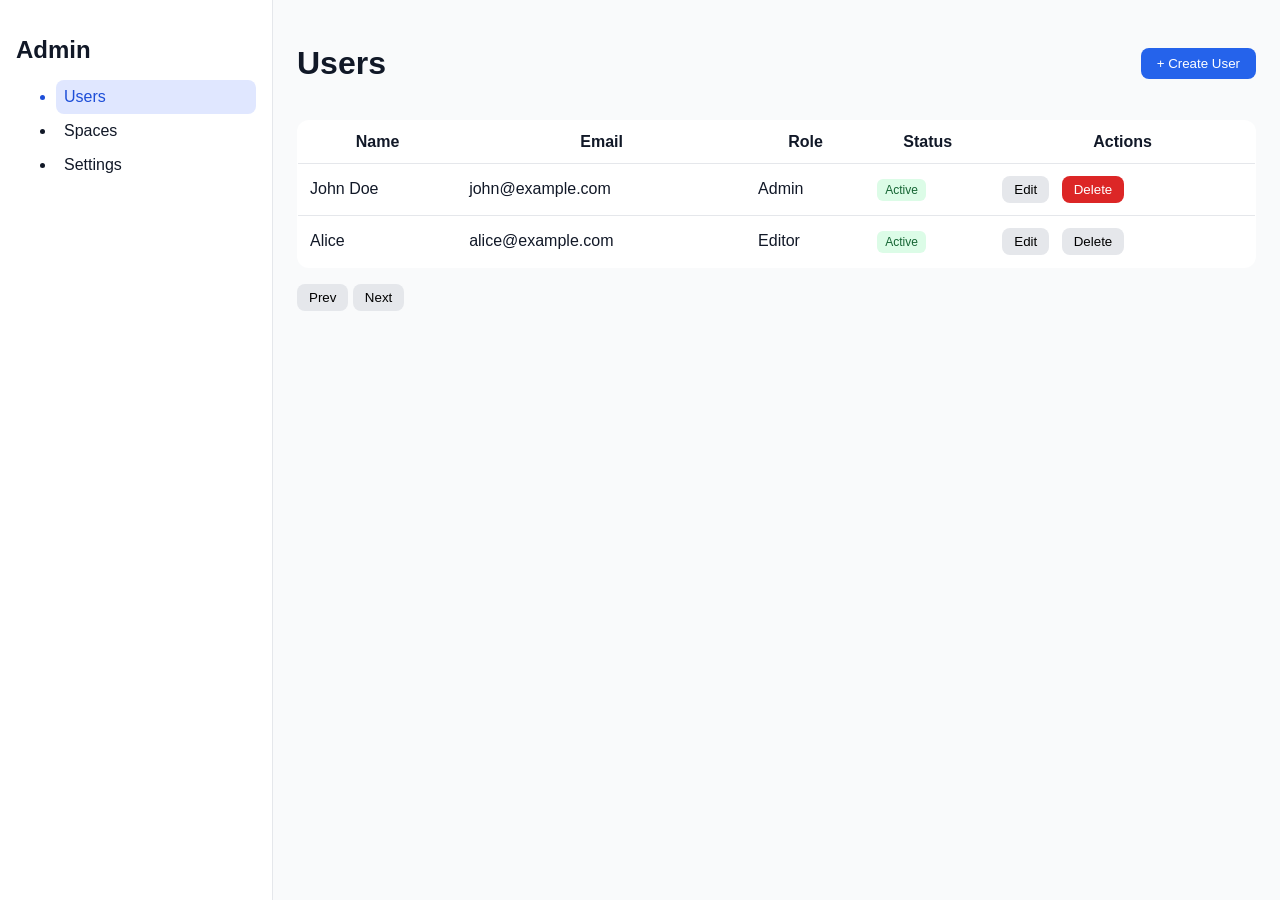
==== documents/prototypes/admin-panel/index.html @ 1c2149a5 "Добавлен прототип для US4.1.4 Панель администратора" ====
<!DOCTYPE html>
<html lang="ru">
<head>
  <meta charset="UTF-8">
  <title>Admin Panel - Users</title>
  <style>
    body { font-family: Inter, Arial, sans-serif; background:#F9FAFB; margin:0; color:#111827; }
    .layout { display:flex; height:100vh; }
    .sidebar { width:240px; background:#FFF; border-right:1px solid #E5E7EB; padding:16px; }
    .sidebar h2 { margin-bottom:16px; }
    .sidebar li { padding:8px; border-radius:8px; cursor:pointer; }
    .sidebar li.active { background:#E0E7FF; color:#1D4ED8; }
    .content { flex:1; padding:24px; }
    .header { display:flex; justify-content:space-between; align-items:center; margin-bottom:16px; }

    .button-primary { background:#2563EB; color:#FFF; border-radius:8px; padding:8px 16px; border:none; cursor:pointer; }
    .button-secondary { background:#E5E7EB; border-radius:8px; padding:6px 12px; border:none; cursor:pointer; }
    .button-danger { background:#DC2626; color:#FFF; border-radius:8px; padding:6px 12px; border:none; cursor:pointer; }

    table { width:100%; border-collapse:collapse; background:#FFF; border:1px solid #E5E7EB; border-radius:12px; overflow:hidden; }
    th, td { padding:12px; border-bottom:1px solid #E5E7EB; }
    .actions button { margin-right:8px; }

    .badge { padding:4px 8px; border-radius:6px; font-size:12px; }
    .active { background:#DCFCE7; color:#166534; }
    .inactive { background:#FEE2E2; color:#991B1B; }

    .modal { position:fixed; inset:0; background:rgba(0,0,0,0.3); display:none; justify-content:center; align-items:center; }
    .modal-content { background:#FFF; padding:24px; border-radius:12px; width:320px; }

    .form-group { margin-bottom:12px; }
    input, select { width:100%; padding:8px; border:1px solid #E5E7EB; border-radius:6px; }

    .toast { position:fixed; bottom:20px; right:20px; background:#16A34A; color:#FFF; padding:12px; border-radius:8px; display:none; }

    .states { margin-bottom:12px; }
    .pagination { margin-top:16px; }
  </style>
</head>
<body>

<div class="layout">

  <div class="sidebar">
    <h2>Admin</h2>
    <ul>
      <li class="active">Users</li>
      <li>Spaces</li>
      <li>Settings</li>
    </ul>
  </div>

  <div class="content">

    <div class="header">
      <h1>Users</h1>
      <button class="button-primary" onclick="openForm()">+ Create User</button>
    </div>

    <!-- States -->
    <div class="states">
      <p id="emptyState" style="display:none;">No users</p>
      <p id="errorState" style="display:none; color:#DC2626;">Error loading users</p>
    </div>

    <table>
      <thead>
        <tr>
          <th>Name</th>
          <th>Email</th>
          <th>Role</th>
          <th>Status</th>
          <th>Actions</th>
        </tr>
      </thead>
      <tbody>

        <!-- Normal user -->
        <tr>
          <td>John Doe</td>
          <td>john@example.com</td>
          <td>Admin</td>
          <td><span class="badge active">Active</span></td>
          <td class="actions">
            <button class="button-secondary" onclick="openForm()">Edit</button>
            <button class="button-danger" onclick="openDelete(false)">Delete</button>
          </td>
        </tr>

        <!-- User with restrictions -->
        <tr>
          <td>Alice</td>
          <td>alice@example.com</td>
          <td>Editor</td>
          <td><span class="badge active">Active</span></td>
          <td class="actions">
            <button class="button-secondary" onclick="openForm()">Edit</button>
            <button class="button-secondary" onclick="openDelete(true)">Delete</button>
          </td>
        </tr>

      </tbody>
    </table>

    <!-- Pagination -->
    <div class="pagination">
      <button class="button-secondary">Prev</button>
      <button class="button-secondary">Next</button>
    </div>

  </div>
</div>

<!-- Form Modal -->
<div class="modal" id="formModal">
  <div class="modal-content">
    <h3>User</h3>

    <div class="form-group">
      <input placeholder="Name">
    </div>

    <div class="form-group">
      <input placeholder="Email">
    </div>

    <div class="form-group">
      <select>
        <option>Admin</option>
        <option>Editor</option>
        <option>Reader</option>
      </select>
    </div>

    <div class="form-group">
      <select>
        <option>Active</option>
        <option>Inactive</option>
      </select>
    </div>

    <div class="form-group">
      <input type="password" placeholder="New Password">
    </div>

    <button class="button-primary" onclick="saveUser()">Save</button>
    <button class="button-secondary" onclick="closeForm()">Cancel</button>
  </div>
</div>

<!-- Delete Modal -->
<div class="modal" id="deleteModal">
  <div class="modal-content">
    <p>Are you sure you want to delete?</p>
    <button class="button-secondary" onclick="closeDelete()">Cancel</button>
    <button class="button-danger" onclick="confirmDelete()">Delete</button>
  </div>
</div>

<!-- Toast -->
<div class="toast" id="toast">Success</div>

<script>
  function openForm() {
    document.getElementById('formModal').style.display = 'flex';
  }

  function closeForm() {
    document.getElementById('formModal').style.display = 'none';
  }

  function saveUser() {
    showToast('User saved');
    closeForm();
  }

  function openDelete(hasRelations) {
    if (hasRelations) {
      alert('Невозможно удалить пользователя: он связан с системой');
      return;
    }
    document.getElementById('deleteModal').style.display = 'flex';
  }

  function closeDelete() {
    document.getElementById('deleteModal').style.display = 'none';
  }

  function confirmDelete() {
    showToast('User deleted');
    closeDelete();
  }

  function showToast(message) {
    const toast = document.getElementById('toast');
    toast.innerText = message;
    toast.style.display = 'block';
    setTimeout(() => toast.style.display = 'none', 2000);
  }
</script>

</body>
</html>
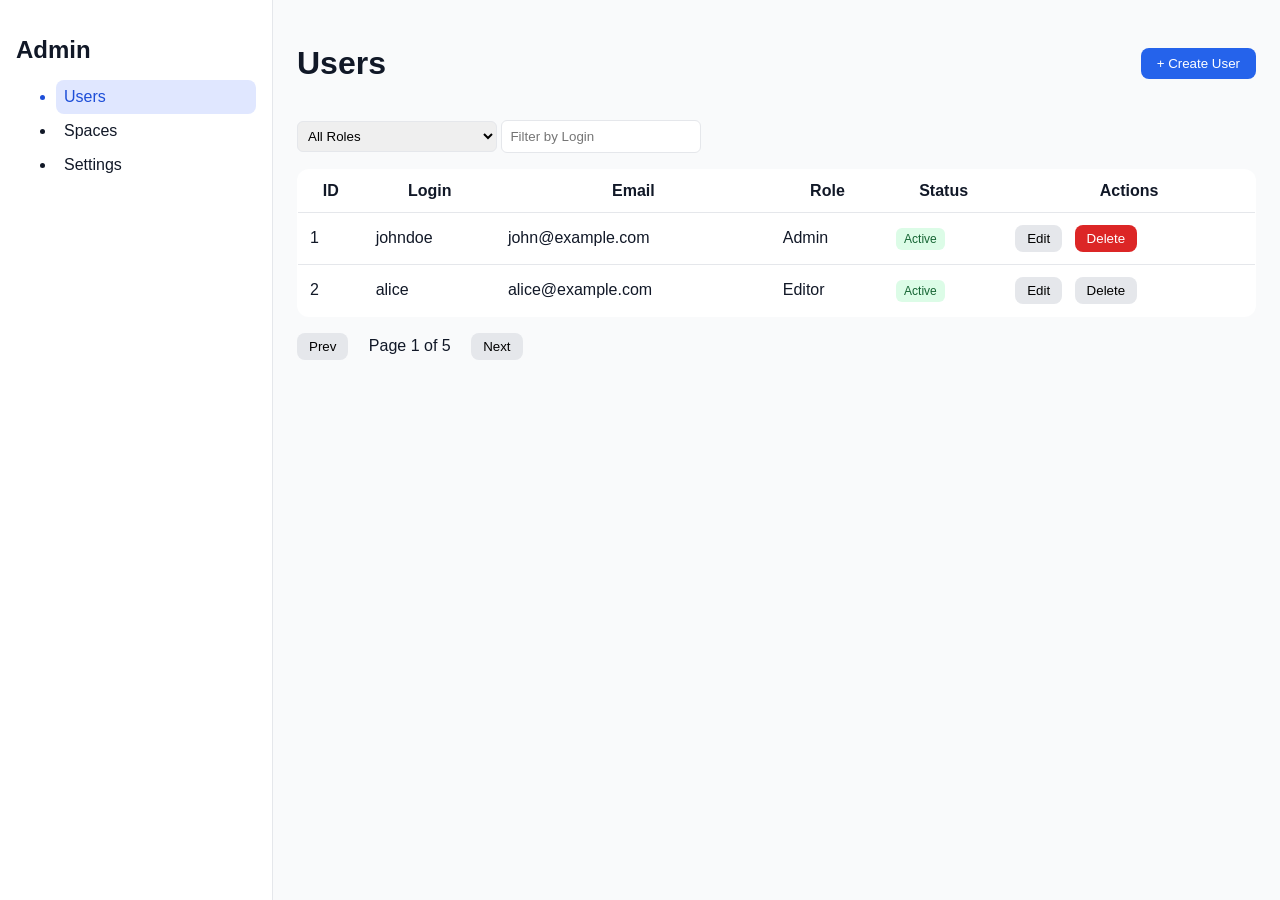
==== commit 148eaa5d: "Исправлен шаблон для US4.1.4 по всем требованиям" ====
--- a/documents/prototypes/admin-panel/index.html
+++ b/documents/prototypes/admin-panel/index.html
@@ -26,10 +26,10 @@
     .inactive { background:#FEE2E2; color:#991B1B; }
 
     .modal { position:fixed; inset:0; background:rgba(0,0,0,0.3); display:none; justify-content:center; align-items:center; }
-    .modal-content { background:#FFF; padding:24px; border-radius:12px; width:320px; }
+    .modal-content { background:#FFF; padding:24px; border-radius:12px; width:400px; max-width:90vw; }
 
     .form-group { margin-bottom:12px; }
-    input, select { width:100%; padding:8px; border:1px solid #E5E7EB; border-radius:6px; }
+    input, select { width:100%; padding:8px 8px; border:1px solid #E5E7EB; border-radius:6px; box-sizing:border-box; }
 
     .toast { position:fixed; bottom:20px; right:20px; background:#16A34A; color:#FFF; padding:12px; border-radius:8px; display:none; }
 
@@ -43,18 +43,80 @@
 
   <div class="sidebar">
     <h2>Admin</h2>
-    <ul>
-      <li class="active">Users</li>
-      <li>Spaces</li>
-      <li>Settings</li>
+  <ul>
+      <li class="active" onclick="switchTab('users')">Users</li>
+      <li onclick="switchTab('spaces')">Spaces</li>
+      <li onclick="switchTab('settings')">Settings</li>
     </ul>
   </div>
 
   <div class="content">
 
-    <div class="header">
+    <div class="header" id="users-header">
       <h1>Users</h1>
-      <button class="button-primary" onclick="openForm()">+ Create User</button>
+      <button class="button-primary" onclick="openUserForm()">+ Create User</button>
+    </div>
+
+    <div id="users-table-section" style="display:block;">
+      <!-- Filters -->
+      <div style="margin-bottom:16px;">
+        <select style="padding:6px; width:200px;">
+          <option>All Roles</option>
+          <option>Admin</option>
+          <option>Editor</option>
+          <option>Reader</option>
+        </select>
+        <input placeholder="Filter by Login" style="width:200px; margin-right:8px;">
+      </div>
+
+      <table>
+        <thead>
+          <tr>
+<th>ID</th>
+            <th>Login</th>
+            <th>Email</th>
+            <th>Role</th>
+            <th>Status</th>
+            <th>Actions</th>
+          </tr>
+        </thead>
+        <tbody>
+
+          <!-- Normal user -->
+          <tr>
+<td>1</td>
+            <td>johndoe</td>
+            <td>john@example.com</td>
+            <td>Admin</td>
+            <td><span class="badge active">Active</span></td>
+            <td class="actions">
+              <button class="button-secondary" onclick="openUserForm()">Edit</button>
+              <button class="button-danger" onclick="openDelete(false)">Delete</button>
+            </td>
+          </tr>
+
+          <!-- User with restrictions -->
+          <tr>
+<td>2</td>
+            <td>alice</td>
+            <td>alice@example.com</td>
+            <td>Editor</td>
+            <td><span class="badge active">Active</span></td>
+            <td class="actions">
+              <button class="button-secondary" onclick="openUserForm()">Edit</button>
+              <button class="button-secondary" onclick="openDelete(true)">Delete</button>
+            </td>
+          </tr>
+
+        </tbody>
+      </table>
+
+      <!-- Pagination -->
+      <div class="pagination">
+        <button class="button-secondary" onclick="console.log('Prev page')">Prev</button>
+        <span style="margin:0 16px;">Page 1 of 5</span>
+        <button class="button-secondary" onclick="console.log('Next page')">Next</button>
+      </div>
     </div>
 
     <!-- States -->
@@ -63,49 +125,48 @@
       <p id="errorState" style="display:none; color:#DC2626;">Error loading users</p>
     </div>
 
-    <table>
-      <thead>
-        <tr>
-          <th>Name</th>
-          <th>Email</th>
-          <th>Role</th>
-          <th>Status</th>
-          <th>Actions</th>
-        </tr>
-      </thead>
-      <tbody>
-
-        <!-- Normal user -->
-        <tr>
-          <td>John Doe</td>
-          <td>john@example.com</td>
-          <td>Admin</td>
-          <td><span class="badge active">Active</span></td>
-          <td class="actions">
-            <button class="button-secondary" onclick="openForm()">Edit</button>
-            <button class="button-danger" onclick="openDelete(false)">Delete</button>
-          </td>
-        </tr>
-
-        <!-- User with restrictions -->
-        <tr>
-          <td>Alice</td>
-          <td>alice@example.com</td>
-          <td>Editor</td>
-          <td><span class="badge active">Active</span></td>
-          <td class="actions">
-            <button class="button-secondary" onclick="openForm()">Edit</button>
-            <button class="button-secondary" onclick="openDelete(true)">Delete</button>
-          </td>
-        </tr>
-
-      </tbody>
-    </table>
-
-    <!-- Pagination -->
-    <div class="pagination">
-      <button class="button-secondary">Prev</button>
-      <button class="button-secondary">Next</button>
+    <!-- Spaces Content (hidden) -->
+    <div id="spaces-content" style="display:none;">
+      <div class="header">
+        <h1>Spaces</h1>
+        <button class="button-primary" onclick="openSpaceForm()">+ Create Space</button>
+      </div>
+      <div class="states">
+        <p id="spaces-empty" style="display:none;">No spaces</p>
+      </div>
+      <table>
+        <thead>
+          <tr>
+            <th>ID</th>
+            <th>Name</th>
+            <th>Description</th>
+            <th>Owner</th>
+            <th>Status</th>
+            <th>Actions</th>
+          </tr>
+        </thead>
+        <tbody>
+          <tr>
+            <td>1</td>
+            <td>Project Alpha</td>
+            <td>Development space</td>
+            <td>johndoe</td>
+            <td><span class="badge active">Active</span></td>
+            <td class="actions">
+              <button class="button-secondary" onclick="openSpaceForm()">Edit</button>
+              <button class="button-danger" onclick="openSpaceDelete(false)">Delete</button>
+            </td>
+          </tr>
+        </tbody>
+      </table>
+    </div>
+
+    <!-- Settings Content (hidden) -->
+    <div id="settings-content" style="display:none;">
+      <div class="header">
+        <h1>Settings</h1>
+      </div>
+      <p>System settings form stub. Templates, configs, etc.</p>
     </div>
 
   </div>
@@ -117,7 +178,10 @@
     <h3>User</h3>
 
     <div class="form-group">
-      <input placeholder="Name">
+      <input id="user-id" placeholder="ID (auto)" readonly>
+    </div>
+    <div class="form-group">
+      <input placeholder="Login">
     </div>
 
     <div class="form-group">
@@ -143,8 +207,10 @@
       <input type="password" placeholder="New Password">
     </div>
 
-    <button class="button-primary" onclick="saveUser()">Save</button>
-    <button class="button-secondary" onclick="closeForm()">Cancel</button>
+    <div style="display:flex; gap:12px; justify-content:flex-end;">
+      <button class="button-primary" style="flex:1; min-width:100px;" onclick="saveUser()">Save</button>
+      <button class="button-secondary" style="flex:1; min-width:100px;" onclick="closeForm()">Cancel</button>
+    </div>
   </div>
 </div>
 
@@ -197,6 +263,46 @@
     toast.style.display = 'block';
     setTimeout(() => toast.style.display = 'none', 2000);
   }
+
+  function switchTab(tab) {
+    // Sidebar
+    document.querySelectorAll('.sidebar li').forEach(li => li.classList.remove('active'));
+    event.target.classList.add('active');
+
+    // Content
+    document.querySelectorAll('[id$="-content"]').forEach(div => div.style.display = 'none');
+    const contentDiv = document.getElementById(tab + '-content');
+    if (contentDiv) contentDiv.style.display = 'block';
+    else {
+      // Default users view
+      document.querySelector('.content > div:not([id])').style.display = 'block';
+    }
+
+    // Header
+    const headers = {
+      'users': 'Users',
+      'spaces': 'Spaces',
+      'settings': 'Settings'
+    };
+    const activeHeader = document.querySelector('.header');
+    activeHeader.querySelector('h1').textContent = headers[tab] || 'Admin';
+  }
+
+  // Stub functions
+  function openUserForm() { openForm(); } // alias
+  function openSpaceForm() { showToast('Space form stub'); }
+  function openSpaceDelete(hasRelations) { 
+    if (hasRelations) alert('Cannot delete space with documents');
+    else showToast('Space delete stub');
+  }
+
+  // Demo states
+  document.addEventListener('DOMContentLoaded', () => {
+    // Random empty state demo
+    if (Math.random() > 0.8) document.getElementById('emptyState').style.display = 'block';
+    // Pagination demo
+    document.querySelectorAll('.pagination button').forEach(btn => btn.onclick = () => showToast('Pagination stub'));
+  });
 </script>
 
 </body>
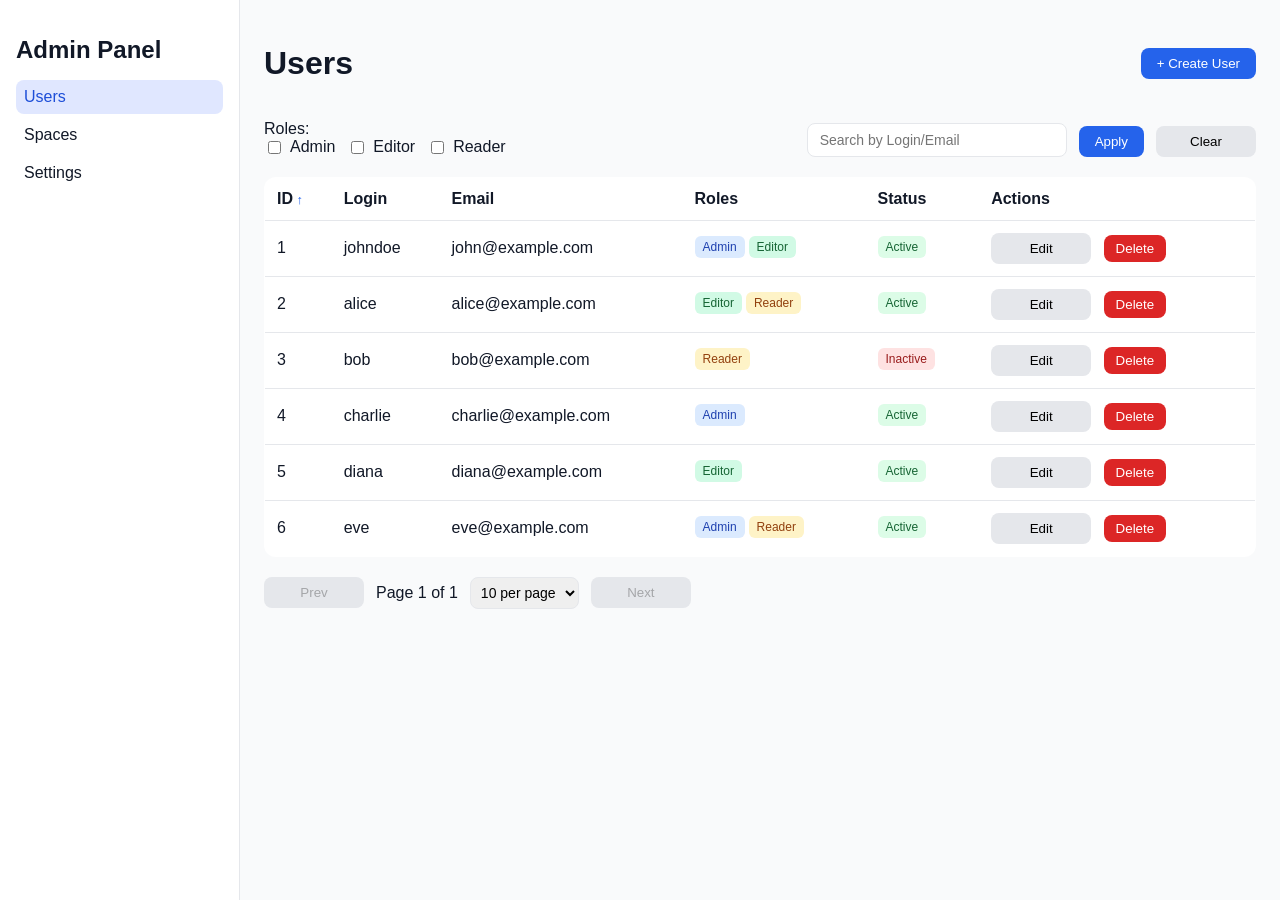
==== commit f7041773: "Изменён прототип админской панели" ====
--- a/documents/prototypes/admin-panel/index.html
+++ b/documents/prototypes/admin-panel/index.html
@@ -2,214 +2,225 @@
 <html lang="ru">
 <head>
   <meta charset="UTF-8">
-  <title>Admin Panel - Users</title>
+  <title>Admin Panel - Users & Spaces</title>
   <style>
+    * { box-sizing: border-box; }
     body { font-family: Inter, Arial, sans-serif; background:#F9FAFB; margin:0; color:#111827; }
     .layout { display:flex; height:100vh; }
     .sidebar { width:240px; background:#FFF; border-right:1px solid #E5E7EB; padding:16px; }
     .sidebar h2 { margin-bottom:16px; }
-    .sidebar li { padding:8px; border-radius:8px; cursor:pointer; }
-    .sidebar li.active { background:#E0E7FF; color:#1D4ED8; }
-    .content { flex:1; padding:24px; }
+    .sidebar ul { list-style:none; padding:0; margin:0; }
+    .sidebar li { padding:8px; border-radius:8px; cursor:pointer; margin-bottom:4px; }
+    .sidebar li.active { background:#E0E7FF; color:#1D4ED8; font-weight:500; }
+    .content { flex:1; padding:24px; overflow-y:auto; }
     .header { display:flex; justify-content:space-between; align-items:center; margin-bottom:16px; }
-
-    .button-primary { background:#2563EB; color:#FFF; border-radius:8px; padding:8px 16px; border:none; cursor:pointer; }
-    .button-secondary { background:#E5E7EB; border-radius:8px; padding:6px 12px; border:none; cursor:pointer; }
+    .button-primary { background:#2563EB; color:#FFF; border-radius:8px; padding:8px 16px; border:none; cursor:pointer; font-weight:500; transition:0.2s; }
+    .button-primary:hover { background:#1D4ED8; }
+    .button-secondary { background:#E5E7EB; border-radius:8px; padding:8px 16px; border:none; cursor:pointer; font-weight:500; min-width:100px; text-align:center; }
+    .button-secondary:hover { background:#D1D5DB; }
     .button-danger { background:#DC2626; color:#FFF; border-radius:8px; padding:6px 12px; border:none; cursor:pointer; }
-
+    .button-danger:hover { background:#B91C1C; }
     table { width:100%; border-collapse:collapse; background:#FFF; border:1px solid #E5E7EB; border-radius:12px; overflow:hidden; }
-    th, td { padding:12px; border-bottom:1px solid #E5E7EB; }
+    th, td { padding:12px; border-bottom:1px solid #E5E7EB; text-align:left; }
     .actions button { margin-right:8px; }
-
-    .badge { padding:4px 8px; border-radius:6px; font-size:12px; }
-    .active { background:#DCFCE7; color:#166534; }
-    .inactive { background:#FEE2E2; color:#991B1B; }
-
-    .modal { position:fixed; inset:0; background:rgba(0,0,0,0.3); display:none; justify-content:center; align-items:center; }
-    .modal-content { background:#FFF; padding:24px; border-radius:12px; width:400px; max-width:90vw; }
-
-    .form-group { margin-bottom:12px; }
-    input, select { width:100%; padding:8px 8px; border:1px solid #E5E7EB; border-radius:6px; box-sizing:border-box; }
-
-    .toast { position:fixed; bottom:20px; right:20px; background:#16A34A; color:#FFF; padding:12px; border-radius:8px; display:none; }
-
-    .states { margin-bottom:12px; }
-    .pagination { margin-top:16px; }
+    .badge { padding:4px 8px; border-radius:6px; font-size:12px; display:inline-block; margin-right:4px; margin-bottom:2px; }
+    .badge.active { background:#DCFCE7; color:#166534; }
+    .badge.inactive { background:#FEE2E2; color:#991B1B; }
+    .badge.Admin { background:#DBEAFE; color:#1E40AF; }
+    .badge.Editor { background:#D1FAE5; color:#166534; }
+    .badge.Reader { background:#FEF3C7; color:#92400E; }
+    .modal { position:fixed; inset:0; background:rgba(0,0,0,0.4); display:none; justify-content:center; align-items:center; z-index:1000; }
+    .modal-content { background:#FFF; padding:24px; border-radius:16px; width:450px; max-width:90vw; box-shadow:0 20px 25px -5px rgba(0,0,0,0.1); }
+    .form-group { margin-bottom:16px; }
+    .form-group label { display:block; margin-bottom:6px; font-weight:500; }
+    input, select, textarea { width:100%; padding:8px 12px; border:1px solid #E5E7EB; border-radius:8px; font-size:14px; }
+    .checkbox-row { display:flex; gap:16px; flex-wrap:wrap; margin-top:6px; }
+    .checkbox-row label { display:flex; align-items:center; gap:6px; font-weight:normal; cursor:pointer; }
+    .checkbox-row input { width:auto; margin:0; }
+    .filter-bar { margin-bottom:20px; display:flex; gap:12px; align-items:flex-end; flex-wrap:wrap; }
+    .filter-group { flex:1; min-width:150px; }
+    .role-filters { display:flex; gap:12px; align-items:center; }
+    .role-filters label { display:flex; align-items:center; gap:6px; cursor:pointer; }
+    .pagination { display:flex; gap:12px; align-items:center; margin-top:20px; flex-wrap:wrap; }
+    .pagination select { width:auto; padding:6px; }
+    .toast { position:fixed; bottom:20px; right:20px; background:#16A34A; color:#FFF; padding:12px 20px; border-radius:10px; display:none; z-index:1100; box-shadow:0 4px 12px rgba(0,0,0,0.15); }
+    .states { margin-top:12px; }
+    th[data-sort] { cursor:pointer; user-select:none; }
+    th[data-sort].sort-asc::after { content: " ↑"; color:#2563EB; font-size:0.8em; }
+    th[data-sort].sort-desc::after { content: " ↓"; color:#DC2626; font-size:0.8em; }
   </style>
 </head>
 <body>
-
 <div class="layout">
-
   <div class="sidebar">
-    <h2>Admin</h2>
-  <ul>
-      <li class="active" onclick="switchTab('users')">Users</li>
-      <li onclick="switchTab('spaces')">Spaces</li>
-      <li onclick="switchTab('settings')">Settings</li>
+    <h2>Admin Panel</h2>
+    <ul>
+      <li class="active" data-tab="users">Users</li>
+      <li data-tab="spaces">Spaces</li>
+      <li data-tab="settings">Settings</li>
     </ul>
   </div>
 
   <div class="content">
-
-    <div class="header" id="users-header">
-      <h1>Users</h1>
-      <button class="button-primary" onclick="openUserForm()">+ Create User</button>
-    </div>
-
-    <div id="users-table-section" style="display:block;">
-      <!-- Filters -->
-      <div style="margin-bottom:16px;">
-        <select style="padding:6px; width:200px;">
-          <option>All Roles</option>
-          <option>Admin</option>
-          <option>Editor</option>
-          <option>Reader</option>
+    <div class="header" id="pageHeader">
+      <h1 id="pageTitle">Users</h1>
+      <button class="button-primary" id="createBtn" onclick="window.openCreateModal()">+ Create User</button>
+    </div>
+
+    <!-- Users Section -->
+    <div id="usersSection">
+      <div class="filter-bar">
+        <div class="filter-group">
+          <label>Roles:</label>
+          <div class="role-filters">
+            <label><input type="checkbox" value="Admin" class="roleFilter"> Admin</label>
+            <label><input type="checkbox" value="Editor" class="roleFilter"> Editor</label>
+            <label><input type="checkbox" value="Reader" class="roleFilter"> Reader</label>
+          </div>
+        </div>
+        <input type="text" id="searchInput" placeholder="Search by Login/Email" style="flex:1; max-width:260px;">
+        <button class="button-primary" id="applyFiltersBtn">Apply</button>
+        <button class="button-secondary" id="clearFiltersBtn">Clear</button>
+      </div>
+
+      <div style="overflow-x:auto;">
+        <table id="usersTable">
+          <thead>
+            <tr>
+              <th data-sort="id">ID</th>
+              <th data-sort="login">Login</th>
+              <th data-sort="email">Email</th>
+              <th data-sort="roles">Roles</th>
+              <th data-sort="status">Status</th>
+              <th>Actions</th>
+            </tr>
+          </thead>
+          <tbody id="usersTbody"></tbody>
+        </table>
+      </div>
+
+      <div class="pagination" id="usersPagination">
+        <button class="button-secondary" id="usersPrevBtn">Prev</button>
+        <span id="usersPageInfo">Page 1 of 1</span>
+        <select id="usersPerPageSelect">
+          <option value="5">5 per page</option>
+          <option value="10" selected>10 per page</option>
+          <option value="20">20 per page</option>
+          <option value="50">50 per page</option>
+          <option value="All">All</option>
         </select>
-        <input placeholder="Filter by Login" style="width:200px; margin-right:8px;">
-      </div>
-
-      <table>
-        <thead>
-          <tr>
-<th>ID</th>
-            <th>Login</th>
-            <th>Email</th>
-            <th>Role</th>
-            <th>Status</th>
-            <th>Actions</th>
-          </tr>
-        </thead>
-        <tbody>
-
-          <!-- Normal user -->
-          <tr>
-<td>1</td>
-            <td>johndoe</td>
-            <td>john@example.com</td>
-            <td>Admin</td>
-            <td><span class="badge active">Active</span></td>
-            <td class="actions">
-              <button class="button-secondary" onclick="openUserForm()">Edit</button>
-              <button class="button-danger" onclick="openDelete(false)">Delete</button>
-            </td>
-          </tr>
-
-          <!-- User with restrictions -->
-          <tr>
-<td>2</td>
-            <td>alice</td>
-            <td>alice@example.com</td>
-            <td>Editor</td>
-            <td><span class="badge active">Active</span></td>
-            <td class="actions">
-              <button class="button-secondary" onclick="openUserForm()">Edit</button>
-              <button class="button-secondary" onclick="openDelete(true)">Delete</button>
-            </td>
-          </tr>
-
-        </tbody>
-      </table>
-
-      <!-- Pagination -->
-      <div class="pagination">
-        <button class="button-secondary" onclick="console.log('Prev page')">Prev</button>
-        <span style="margin:0 16px;">Page 1 of 5</span>
-        <button class="button-secondary" onclick="console.log('Next page')">Next</button>
-      </div>
-    </div>
-
-    <!-- States -->
-    <div class="states">
-      <p id="emptyState" style="display:none;">No users</p>
-      <p id="errorState" style="display:none; color:#DC2626;">Error loading users</p>
-    </div>
-
-    <!-- Spaces Content (hidden) -->
-    <div id="spaces-content" style="display:none;">
-      <div class="header">
-        <h1>Spaces</h1>
-        <button class="button-primary" onclick="openSpaceForm()">+ Create Space</button>
+        <button class="button-secondary" id="usersNextBtn">Next</button>
       </div>
       <div class="states">
-        <p id="spaces-empty" style="display:none;">No spaces</p>
-      </div>
-      <table>
-        <thead>
-          <tr>
-            <th>ID</th>
-            <th>Name</th>
-            <th>Description</th>
-            <th>Owner</th>
-            <th>Status</th>
-            <th>Actions</th>
-          </tr>
-        </thead>
-        <tbody>
-          <tr>
-            <td>1</td>
-            <td>Project Alpha</td>
-            <td>Development space</td>
-            <td>johndoe</td>
-            <td><span class="badge active">Active</span></td>
-            <td class="actions">
-              <button class="button-secondary" onclick="openSpaceForm()">Edit</button>
-              <button class="button-danger" onclick="openSpaceDelete(false)">Delete</button>
-            </td>
-          </tr>
-        </tbody>
-      </table>
-    </div>
-
-    <!-- Settings Content (hidden) -->
-    <div id="settings-content" style="display:none;">
-      <div class="header">
-        <h1>Settings</h1>
-      </div>
-      <p>System settings form stub. Templates, configs, etc.</p>
-    </div>
-
+        <p id="usersEmptyMsg" style="display:none; text-align:center;">No users found</p>
+      </div>
+    </div>
+
+    <!-- Spaces Section -->
+    <div id="spacesSection" style="display:none;">
+      <div style="overflow-x:auto;">
+        <table id="spacesTable">
+          <thead>
+            <tr>
+              <th data-sort="id">ID</th>
+              <th data-sort="name">Name</th>
+              <th data-sort="description">Description</th>
+              <th data-sort="owner">Owner</th>
+              <th data-sort="status">Status</th>
+              <th>Actions</th>
+            </tr>
+          </thead>
+          <tbody id="spacesTbody"></tbody>
+        </table>
+      </div>
+      <div class="pagination" id="spacesPagination">
+        <button class="button-secondary" id="spacesPrevBtn">Prev</button>
+        <span id="spacesPageInfo">Page 1 of 1</span>
+        <select id="spacesPerPageSelect">
+          <option value="5">5 per page</option>
+          <option value="10" selected>10 per page</option>
+          <option value="20">20 per page</option>
+          <option value="50">50 per page</option>
+          <option value="All">All</option>
+        </select>
+        <button class="button-secondary" id="spacesNextBtn">Next</button>
+      </div>
+      <div class="states"><p id="spacesEmptyMsg" style="display:none; text-align:center;">No spaces found</p></div>
+    </div>
+
+    <!-- Settings Section -->
+    <div id="settingsSection" style="display:none;">
+      <div style="background:#FFF; padding:24px; border-radius:16px; border:1px solid #E5E7EB;">
+        <h3>System Settings</h3>
+        <div class="form-group">
+          <label>Default theme</label>
+          <select id="themeSelect">
+            <option>Light</option>
+            <option>Dark</option>
+          </select>
+        </div>
+        <div class="form-group">
+          <label>Default language</label>
+          <select>
+            <option>English</option>
+            <option>Russian</option>
+          </select>
+        </div>
+        <button class="button-primary" id="saveSettingsBtn">Save Settings</button>
+      </div>
+    </div>
   </div>
 </div>
 
-<!-- Form Modal -->
-<div class="modal" id="formModal">
+<!-- User Modal -->
+<div class="modal" id="userModal">
   <div class="modal-content">
-    <h3>User</h3>
-
+    <h3 id="userModalTitle">Create User</h3>
     <div class="form-group">
-      <input id="user-id" placeholder="ID (auto)" readonly>
+      <label>Login *</label>
+      <input type="text" id="userLogin" placeholder="Enter login">
     </div>
     <div class="form-group">
-      <input placeholder="Login">
-    </div>
-
+      <label>Email *</label>
+      <input type="email" id="userEmail" placeholder="user@example.com">
+    </div>
     <div class="form-group">
-      <input placeholder="Email">
-    </div>
-
+      <label>Roles (multiple choice)</label>
+      <div class="checkbox-row">
+        <label><input type="checkbox" value="Admin" class="userRoleCheckbox"> Admin</label>
+        <label><input type="checkbox" value="Editor" class="userRoleCheckbox"> Editor</label>
+        <label><input type="checkbox" value="Reader" class="userRoleCheckbox"> Reader</label>
+      </div>
+    </div>
     <div class="form-group">
-      <select>
-        <option>Admin</option>
-        <option>Editor</option>
-        <option>Reader</option>
+      <label>Status</label>
+      <select id="userStatus">
+        <option value="Active">Active</option>
+        <option value="Inactive">Inactive</option>
       </select>
     </div>
-
     <div class="form-group">
-      <select>
-        <option>Active</option>
-        <option>Inactive</option>
-      </select>
-    </div>
-
-    <div class="form-group">
-      <input type="password" placeholder="New Password">
-    </div>
-
+      <label>Password (leave empty to keep unchanged)</label>
+      <input type="password" id="userPassword" placeholder="••••••••">
+    </div>
     <div style="display:flex; gap:12px; justify-content:flex-end;">
-      <button class="button-primary" style="flex:1; min-width:100px;" onclick="saveUser()">Save</button>
-      <button class="button-secondary" style="flex:1; min-width:100px;" onclick="closeForm()">Cancel</button>
+      <button class="button-primary" id="saveUserBtn">Save</button>
+      <button class="button-secondary" id="closeUserModalBtn">Cancel</button>
+    </div>
+  </div>
+</div>
+
+<!-- Space Modal -->
+<div class="modal" id="spaceModal">
+  <div class="modal-content">
+    <h3 id="spaceModalTitle">Create Space</h3>
+    <div class="form-group"><label>Name *</label><input id="spaceName" placeholder="Space name"></div>
+    <div class="form-group"><label>Description</label><textarea id="spaceDesc" rows="2" style="width:100%;"></textarea></div>
+    <div class="form-group"><label>Owner (login)</label><input id="spaceOwner" placeholder="Owner login"></div>
+    <div class="form-group"><label>Status</label><select id="spaceStatus"><option>Active</option><option>Inactive</option></select></div>
+    <div style="display:flex; gap:12px; justify-content:flex-end;">
+      <button class="button-primary" id="saveSpaceBtn">Save</button>
+      <button class="button-secondary" id="closeSpaceModalBtn">Cancel</button>
     </div>
   </div>
 </div>
@@ -217,93 +228,421 @@
 <!-- Delete Modal -->
 <div class="modal" id="deleteModal">
   <div class="modal-content">
-    <p>Are you sure you want to delete?</p>
-    <button class="button-secondary" onclick="closeDelete()">Cancel</button>
-    <button class="button-danger" onclick="confirmDelete()">Delete</button>
+    <p>Are you sure you want to delete this item?</p>
+    <div style="display:flex; gap:12px; justify-content:flex-end; margin-top:20px;">
+      <button class="button-secondary" id="cancelDeleteBtn">Cancel</button>
+      <button class="button-danger" id="confirmDeleteBtn">Delete</button>
+    </div>
   </div>
 </div>
 
-<!-- Toast -->
 <div class="toast" id="toast">Success</div>
 
 <script>
-  function openForm() {
-    document.getElementById('formModal').style.display = 'flex';
-  }
-
-  function closeForm() {
-    document.getElementById('formModal').style.display = 'none';
-  }
-
-  function saveUser() {
-    showToast('User saved');
-    closeForm();
-  }
-
-  function openDelete(hasRelations) {
-    if (hasRelations) {
-      alert('Невозможно удалить пользователя: он связан с системой');
-      return;
-    }
-    document.getElementById('deleteModal').style.display = 'flex';
-  }
-
-  function closeDelete() {
-    document.getElementById('deleteModal').style.display = 'none';
-  }
-
-  function confirmDelete() {
-    showToast('User deleted');
-    closeDelete();
-  }
-
-  function showToast(message) {
+  // ---------- Data ----------
+  let usersData = [
+    {id: 1, login: 'johndoe', email: 'john@example.com', roles: ['Admin', 'Editor'], status: 'Active', password: ''},
+    {id: 2, login: 'alice', email: 'alice@example.com', roles: ['Editor', 'Reader'], status: 'Active', password: ''},
+    {id: 3, login: 'bob', email: 'bob@example.com', roles: ['Reader'], status: 'Inactive', password: ''},
+    {id: 4, login: 'charlie', email: 'charlie@example.com', roles: ['Admin'], status: 'Active', password: ''},
+    {id: 5, login: 'diana', email: 'diana@example.com', roles: ['Editor'], status: 'Active', password: ''},
+    {id: 6, login: 'eve', email: 'eve@example.com', roles: ['Admin', 'Reader'], status: 'Active', password: ''}
+  ];
+  let spacesData = [
+    {id: 1, name: 'Project Alpha', description: 'Development space', owner: 'johndoe', status: 'Active'},
+    {id: 2, name: 'Project Beta', description: 'Testing space', owner: 'alice', status: 'Active'},
+    {id: 3, name: 'Archive', description: 'Old projects', owner: 'bob', status: 'Inactive'},
+    {id: 4, name: 'New Project', description: 'Innovation space', owner: 'charlie', status: 'Active'}
+  ];
+
+  // State
+  let usersState = { sortKey: 'id', sortDir: 'asc', page: 1, rowsPerPage: 10, roleFilters: [], searchTerm: '' };
+  let spacesState = { sortKey: 'id', sortDir: 'asc', page: 1, rowsPerPage: 10 };
+  let editingUserId = null;
+  let editingSpaceId = null;
+  let pendingDeleteType = null;
+  let pendingDeleteId = null;
+
+  // Helpers
+  function showToast(msg) {
     const toast = document.getElementById('toast');
-    toast.innerText = message;
+    toast.textContent = msg;
     toast.style.display = 'block';
     setTimeout(() => toast.style.display = 'none', 2000);
   }
 
+  function escapeHtml(str) { return String(str).replace(/[&<>]/g, function(m){if(m==='&') return '&amp;'; if(m==='<') return '&lt;'; if(m==='>') return '&gt;'; return m;}); }
+
+  // ---------- Users ----------
+  function getFilteredUsers() {
+    return usersData.filter(user => {
+      if (usersState.roleFilters.length && !usersState.roleFilters.some(r => user.roles.includes(r))) return false;
+      if (usersState.searchTerm && !(user.login.toLowerCase().includes(usersState.searchTerm) || user.email.toLowerCase().includes(usersState.searchTerm))) return false;
+      return true;
+    });
+  }
+
+  function renderUsers() {
+    let filtered = getFilteredUsers();
+    filtered.sort((a,b) => {
+      let valA = a[usersState.sortKey];
+      let valB = b[usersState.sortKey];
+      if (Array.isArray(valA)) valA = valA.join(',');
+      if (Array.isArray(valB)) valB = valB.join(',');
+      if (typeof valA === 'string') { valA = valA.toLowerCase(); valB = valB.toLowerCase(); }
+      if (valA < valB) return usersState.sortDir === 'asc' ? -1 : 1;
+      if (valA > valB) return usersState.sortDir === 'asc' ? 1 : -1;
+      return 0;
+    });
+
+    let perPage = usersState.rowsPerPage === 'All' ? filtered.length : Number(usersState.rowsPerPage);
+    if (perPage === 0) perPage = filtered.length;
+    const totalPages = perPage === 0 ? 1 : Math.ceil(filtered.length / perPage);
+    if (usersState.page > totalPages) usersState.page = totalPages;
+    const start = (usersState.page - 1) * perPage;
+    const pageData = perPage === 0 ? filtered : filtered.slice(start, start + perPage);
+
+    const tbody = document.getElementById('usersTbody');
+    if (pageData.length === 0) {
+      tbody.innerHTML = '<tr><td colspan="6" style="text-align:center;">No users</td></tr>';
+    } else {
+      tbody.innerHTML = pageData.map(u => `
+        <tr>
+          <td>${u.id}</td>
+          <td>${escapeHtml(u.login)}</td>
+          <td>${escapeHtml(u.email)}</td>
+          <td>${u.roles.map(r => `<span class="badge ${r}">${r}</span>`).join('')}</td>
+          <td><span class="badge ${u.status.toLowerCase()}">${u.status}</span></td>
+          <td class="actions">
+            <button class="button-secondary" onclick="window.editUser(${u.id})">Edit</button>
+            <button class="button-danger" onclick="window.deleteUserPrompt(${u.id})">Delete</button>
+          </td>
+        </tr>
+      `).join('');
+    }
+    document.getElementById('usersPageInfo').innerText = `Page ${usersState.page} of ${totalPages}`;
+    document.getElementById('usersPrevBtn').disabled = usersState.page <= 1;
+    document.getElementById('usersNextBtn').disabled = usersState.page >= totalPages;
+    document.getElementById('usersEmptyMsg').style.display = filtered.length === 0 ? 'block' : 'none';
+
+    document.querySelectorAll('#usersTable th[data-sort]').forEach(th => th.classList.remove('sort-asc','sort-desc'));
+    const activeTh = document.querySelector(`#usersTable th[data-sort="${usersState.sortKey}"]`);
+    if (activeTh) activeTh.classList.add(`sort-${usersState.sortDir}`);
+  }
+
+  function applyUserFilters() {
+    const checked = Array.from(document.querySelectorAll('.roleFilter:checked')).map(cb => cb.value);
+    usersState.roleFilters = checked;
+    usersState.searchTerm = document.getElementById('searchInput').value.trim().toLowerCase();
+    usersState.page = 1;
+    renderUsers();
+    showToast('Filters applied');
+  }
+
+  function clearUserFilters() {
+    document.querySelectorAll('.roleFilter').forEach(cb => cb.checked = false);
+    document.getElementById('searchInput').value = '';
+    usersState.roleFilters = [];
+    usersState.searchTerm = '';
+    usersState.page = 1;
+    renderUsers();
+    showToast('Filters cleared');
+  }
+
+  function openUserModal(editMode = false) {
+    document.getElementById('userModal').style.display = 'flex';
+    if (!editMode) {
+      editingUserId = null;
+      document.getElementById('userModalTitle').innerText = 'Create User';
+      document.getElementById('userLogin').value = '';
+      document.getElementById('userEmail').value = '';
+      document.querySelectorAll('.userRoleCheckbox').forEach(cb => cb.checked = false);
+      document.getElementById('userStatus').value = 'Active';
+      document.getElementById('userPassword').value = '';
+    }
+  }
+
+  function editUser(id) {
+    const user = usersData.find(u => u.id === id);
+    if (!user) return;
+    editingUserId = id;
+    document.getElementById('userModalTitle').innerText = 'Edit User';
+    document.getElementById('userLogin').value = user.login;
+    document.getElementById('userEmail').value = user.email;
+    document.querySelectorAll('.userRoleCheckbox').forEach(cb => {
+      cb.checked = user.roles.includes(cb.value);
+    });
+    document.getElementById('userStatus').value = user.status;
+    document.getElementById('userPassword').value = '';
+    document.getElementById('userModal').style.display = 'flex';
+  }
+
+  function saveUser() {
+    const login = document.getElementById('userLogin').value.trim();
+    const email = document.getElementById('userEmail').value.trim();
+    const roles = Array.from(document.querySelectorAll('.userRoleCheckbox:checked')).map(cb => cb.value);
+    const status = document.getElementById('userStatus').value;
+    const password = document.getElementById('userPassword').value;
+    if (!login || !email) {
+      showToast('Login and Email are required');
+      return;
+    }
+    if (editingUserId === null) {
+      const newId = usersData.length ? Math.max(...usersData.map(u => u.id)) + 1 : 7;
+      usersData.push({ id: newId, login, email, roles, status, password: password || '' });
+      showToast(`User "${login}" created`);
+    } else {
+      const idx = usersData.findIndex(u => u.id === editingUserId);
+      if (idx !== -1) {
+        usersData[idx] = { ...usersData[idx], login, email, roles, status };
+        if (password) usersData[idx].password = password;
+        showToast(`User "${login}" updated`);
+      }
+    }
+    document.getElementById('userModal').style.display = 'none';
+    renderUsers();
+  }
+
+  function deleteUserPrompt(id) {
+    pendingDeleteType = 'user';
+    pendingDeleteId = id;
+    document.getElementById('deleteModal').style.display = 'flex';
+  }
+
+  // ---------- Spaces ----------
+  function renderSpaces() {
+    let filtered = [...spacesData];
+    filtered.sort((a,b) => {
+      let valA = a[spacesState.sortKey];
+      let valB = b[spacesState.sortKey];
+      if (typeof valA === 'string') { valA = valA.toLowerCase(); valB = valB.toLowerCase(); }
+      if (valA < valB) return spacesState.sortDir === 'asc' ? -1 : 1;
+      if (valA > valB) return spacesState.sortDir === 'asc' ? 1 : -1;
+      return 0;
+    });
+
+    let perPage = spacesState.rowsPerPage === 'All' ? filtered.length : Number(spacesState.rowsPerPage);
+    if (perPage === 0) perPage = filtered.length;
+    const totalPages = perPage === 0 ? 1 : Math.ceil(filtered.length / perPage);
+    if (spacesState.page > totalPages) spacesState.page = totalPages;
+    const start = (spacesState.page - 1) * perPage;
+    const pageData = perPage === 0 ? filtered : filtered.slice(start, start + perPage);
+
+    const tbody = document.getElementById('spacesTbody');
+    if (pageData.length === 0) {
+      tbody.innerHTML = '<tr><td colspan="6" style="text-align:center;">No spaces</td></tr>';
+    } else {
+      tbody.innerHTML = pageData.map(s => `
+        <tr>
+          <td>${s.id}</td>
+          <td>${escapeHtml(s.name)}</td>
+          <td>${escapeHtml(s.description)}</td>
+          <td>${escapeHtml(s.owner)}</td>
+          <td><span class="badge ${s.status.toLowerCase()}">${s.status}</span></td>
+          <td class="actions">
+            <button class="button-secondary" onclick="window.editSpace(${s.id})">Edit</button>
+            <button class="button-danger" onclick="window.deleteSpacePrompt(${s.id})">Delete</button>
+          </td>
+        </tr>
+      `).join('');
+    }
+    document.getElementById('spacesPageInfo').innerText = `Page ${spacesState.page} of ${totalPages}`;
+    document.getElementById('spacesPrevBtn').disabled = spacesState.page <= 1;
+    document.getElementById('spacesNextBtn').disabled = spacesState.page >= totalPages;
+    document.getElementById('spacesEmptyMsg').style.display = filtered.length === 0 ? 'block' : 'none';
+
+    document.querySelectorAll('#spacesTable th[data-sort]').forEach(th => th.classList.remove('sort-asc','sort-desc'));
+    const activeTh = document.querySelector(`#spacesTable th[data-sort="${spacesState.sortKey}"]`);
+    if (activeTh) activeTh.classList.add(`sort-${spacesState.sortDir}`);
+  }
+
+  function openSpaceModal(editMode = false) {
+    document.getElementById('spaceModal').style.display = 'flex';
+    if (!editMode) {
+      editingSpaceId = null;
+      document.getElementById('spaceModalTitle').innerText = 'Create Space';
+      document.getElementById('spaceName').value = '';
+      document.getElementById('spaceDesc').value = '';
+      document.getElementById('spaceOwner').value = '';
+      document.getElementById('spaceStatus').value = 'Active';
+    }
+  }
+
+  function editSpace(id) {
+    const space = spacesData.find(s => s.id === id);
+    if (!space) return;
+    editingSpaceId = id;
+    document.getElementById('spaceModalTitle').innerText = 'Edit Space';
+    document.getElementById('spaceName').value = space.name;
+    document.getElementById('spaceDesc').value = space.description;
+    document.getElementById('spaceOwner').value = space.owner;
+    document.getElementById('spaceStatus').value = space.status;
+    document.getElementById('spaceModal').style.display = 'flex';
+  }
+
+  function saveSpace() {
+    const name = document.getElementById('spaceName').value.trim();
+    const description = document.getElementById('spaceDesc').value.trim();
+    const owner = document.getElementById('spaceOwner').value.trim();
+    const status = document.getElementById('spaceStatus').value;
+    if (!name) { showToast('Space name is required'); return; }
+    if (editingSpaceId === null) {
+      const newId = spacesData.length ? Math.max(...spacesData.map(s => s.id)) + 1 : 5;
+      spacesData.push({ id: newId, name, description, owner: owner || 'system', status });
+      showToast(`Space "${name}" created`);
+    } else {
+      const idx = spacesData.findIndex(s => s.id === editingSpaceId);
+      if (idx !== -1) {
+        spacesData[idx] = { ...spacesData[idx], name, description, owner: owner || spacesData[idx].owner, status };
+        showToast(`Space "${name}" updated`);
+      }
+    }
+    document.getElementById('spaceModal').style.display = 'none';
+    renderSpaces();
+  }
+
+  function deleteSpacePrompt(id) {
+    pendingDeleteType = 'space';
+    pendingDeleteId = id;
+    document.getElementById('deleteModal').style.display = 'flex';
+  }
+
+  function confirmDelete() {
+    if (pendingDeleteType === 'user') {
+      const idx = usersData.findIndex(u => u.id === pendingDeleteId);
+      if (idx !== -1) {
+        const login = usersData[idx].login;
+        usersData.splice(idx, 1);
+        showToast(`User "${login}" deleted`);
+        let filtered = getFilteredUsers();
+        let perPage = usersState.rowsPerPage === 'All' ? filtered.length : Number(usersState.rowsPerPage);
+        let totalPages = perPage === 0 ? 1 : Math.ceil(filtered.length / perPage);
+        if (usersState.page > totalPages) usersState.page = totalPages;
+        renderUsers();
+      }
+    } else if (pendingDeleteType === 'space') {
+      const idx = spacesData.findIndex(s => s.id === pendingDeleteId);
+      if (idx !== -1) {
+        spacesData.splice(idx, 1);
+        showToast('Space deleted');
+        let filtered = spacesData;
+        let perPage = spacesState.rowsPerPage === 'All' ? filtered.length : Number(spacesState.rowsPerPage);
+        let totalPages = perPage === 0 ? 1 : Math.ceil(filtered.length / perPage);
+        if (spacesState.page > totalPages) spacesState.page = totalPages;
+        renderSpaces();
+      }
+    }
+    document.getElementById('deleteModal').style.display = 'none';
+    pendingDeleteType = null;
+  }
+
+  // ---------- Tab Switching ----------
   function switchTab(tab) {
+    document.querySelectorAll('.sidebar li').forEach(li => li.classList.remove('active'));
+    document.querySelector(`.sidebar li[data-tab="${tab}"]`).classList.add('active');
+    document.getElementById('usersSection').style.display = tab === 'users' ? 'block' : 'none';
+    document.getElementById('spacesSection').style.display = tab === 'spaces' ? 'block' : 'none';
+    document.getElementById('settingsSection').style.display = tab === 'settings' ? 'block' : 'none';
+    const createBtn = document.getElementById('createBtn');
+    if (tab === 'users') {
+      document.getElementById('pageTitle').innerText = 'Users';
+      createBtn.textContent = '+ Create User';
+      createBtn.style.display = 'inline-flex';
+      createBtn.onclick = () => openUserModal(false);
+      renderUsers();
+    } else if (tab === 'spaces') {
+      document.getElementById('pageTitle').innerText = 'Spaces';
+      createBtn.textContent = '+ Create Space';
+      createBtn.style.display = 'inline-flex';
+      createBtn.onclick = () => openSpaceModal(false);
+      renderSpaces();
+    } else {
+      document.getElementById('pageTitle').innerText = 'Settings';
+      createBtn.style.display = 'none';
+    }
+  }
+
+  // ---------- Global Exports ----------
+  window.openCreateModal = () => {
+    const activeTab = document.querySelector('.sidebar li.active').getAttribute('data-tab');
+    if (activeTab === 'users') openUserModal(false);
+    else if (activeTab === 'spaces') openSpaceModal(false);
+  };
+  window.editUser = editUser;
+  window.deleteUserPrompt = deleteUserPrompt;
+  window.editSpace = editSpace;
+  window.deleteSpacePrompt = deleteSpacePrompt;
+
+  // ---------- Event Listeners ----------
+  document.addEventListener('DOMContentLoaded', () => {
+    renderUsers();
+    renderSpaces();
+    switchTab('users');
+
+    // Sorting
+    document.querySelectorAll('#usersTable th[data-sort]').forEach(th => {
+      th.addEventListener('click', () => {
+        const key = th.dataset.sort;
+        if (usersState.sortKey === key) usersState.sortDir = usersState.sortDir === 'asc' ? 'desc' : 'asc';
+        else { usersState.sortKey = key; usersState.sortDir = 'asc'; }
+        renderUsers();
+      });
+    });
+    document.querySelectorAll('#spacesTable th[data-sort]').forEach(th => {
+      th.addEventListener('click', () => {
+        const key = th.dataset.sort;
+        if (spacesState.sortKey === key) spacesState.sortDir = spacesState.sortDir === 'asc' ? 'desc' : 'asc';
+        else { spacesState.sortKey = key; spacesState.sortDir = 'asc'; }
+        renderSpaces();
+      });
+    });
+
+    // Pagination users
+    document.getElementById('usersPrevBtn').addEventListener('click', () => { if(usersState.page > 1) { usersState.page--; renderUsers(); } });
+    document.getElementById('usersNextBtn').addEventListener('click', () => {
+      let filtered = getFilteredUsers();
+      let perPage = usersState.rowsPerPage === 'All' ? filtered.length : Number(usersState.rowsPerPage);
+      let totalPages = perPage === 0 ? 1 : Math.ceil(filtered.length / perPage);
+      if(usersState.page < totalPages) { usersState.page++; renderUsers(); }
+    });
+    document.getElementById('usersPerPageSelect').addEventListener('change', (e) => {
+      usersState.rowsPerPage = e.target.value;
+      usersState.page = 1;
+      renderUsers();
+    });
+    // Pagination spaces
+    document.getElementById('spacesPrevBtn').addEventListener('click', () => { if(spacesState.page > 1) { spacesState.page--; renderSpaces(); } });
+    document.getElementById('spacesNextBtn').addEventListener('click', () => {
+      let perPage = spacesState.rowsPerPage === 'All' ? spacesData.length : Number(spacesState.rowsPerPage);
+      let totalPages = perPage === 0 ? 1 : Math.ceil(spacesData.length / perPage);
+      if(spacesState.page < totalPages) { spacesState.page++; renderSpaces(); }
+    });
+    document.getElementById('spacesPerPageSelect').addEventListener('change', (e) => {
+      spacesState.rowsPerPage = e.target.value;
+      spacesState.page = 1;
+      renderSpaces();
+    });
+
+    // Filters
+    document.getElementById('applyFiltersBtn').addEventListener('click', applyUserFilters);
+    document.getElementById('clearFiltersBtn').addEventListener('click', clearUserFilters);
+    document.getElementById('searchInput').addEventListener('keypress', (e) => { if(e.key === 'Enter') applyUserFilters(); });
+
+    // Modal buttons
+    document.getElementById('closeUserModalBtn').addEventListener('click', () => document.getElementById('userModal').style.display = 'none');
+    document.getElementById('saveUserBtn').addEventListener('click', saveUser);
+    document.getElementById('closeSpaceModalBtn').addEventListener('click', () => document.getElementById('spaceModal').style.display = 'none');
+    document.getElementById('saveSpaceBtn').addEventListener('click', saveSpace);
+    document.getElementById('cancelDeleteBtn').addEventListener('click', () => document.getElementById('deleteModal').style.display = 'none');
+    document.getElementById('confirmDeleteBtn').addEventListener('click', confirmDelete);
+    window.onclick = (e) => { if(e.target.classList.contains('modal')) e.target.style.display = 'none'; };
+    document.getElementById('saveSettingsBtn')?.addEventListener('click', () => showToast('Settings saved (stub)'));
+
     // Sidebar
-    document.querySelectorAll('.sidebar li').forEach(li => li.classList.remove('active'));
-    event.target.classList.add('active');
-
-    // Content
-    document.querySelectorAll('[id$="-content"]').forEach(div => div.style.display = 'none');
-    const contentDiv = document.getElementById(tab + '-content');
-    if (contentDiv) contentDiv.style.display = 'block';
-    else {
-      // Default users view
-      document.querySelector('.content > div:not([id])').style.display = 'block';
-    }
-
-    // Header
-    const headers = {
-      'users': 'Users',
-      'spaces': 'Spaces',
-      'settings': 'Settings'
-    };
-    const activeHeader = document.querySelector('.header');
-    activeHeader.querySelector('h1').textContent = headers[tab] || 'Admin';
-  }
-
-  // Stub functions
-  function openUserForm() { openForm(); } // alias
-  function openSpaceForm() { showToast('Space form stub'); }
-  function openSpaceDelete(hasRelations) { 
-    if (hasRelations) alert('Cannot delete space with documents');
-    else showToast('Space delete stub');
-  }
-
-  // Demo states
-  document.addEventListener('DOMContentLoaded', () => {
-    // Random empty state demo
-    if (Math.random() > 0.8) document.getElementById('emptyState').style.display = 'block';
-    // Pagination demo
-    document.querySelectorAll('.pagination button').forEach(btn => btn.onclick = () => showToast('Pagination stub'));
+    document.querySelectorAll('.sidebar li').forEach(li => {
+      li.addEventListener('click', () => switchTab(li.dataset.tab));
+    });
   });
 </script>
-
 </body>
-</html>
+</html>
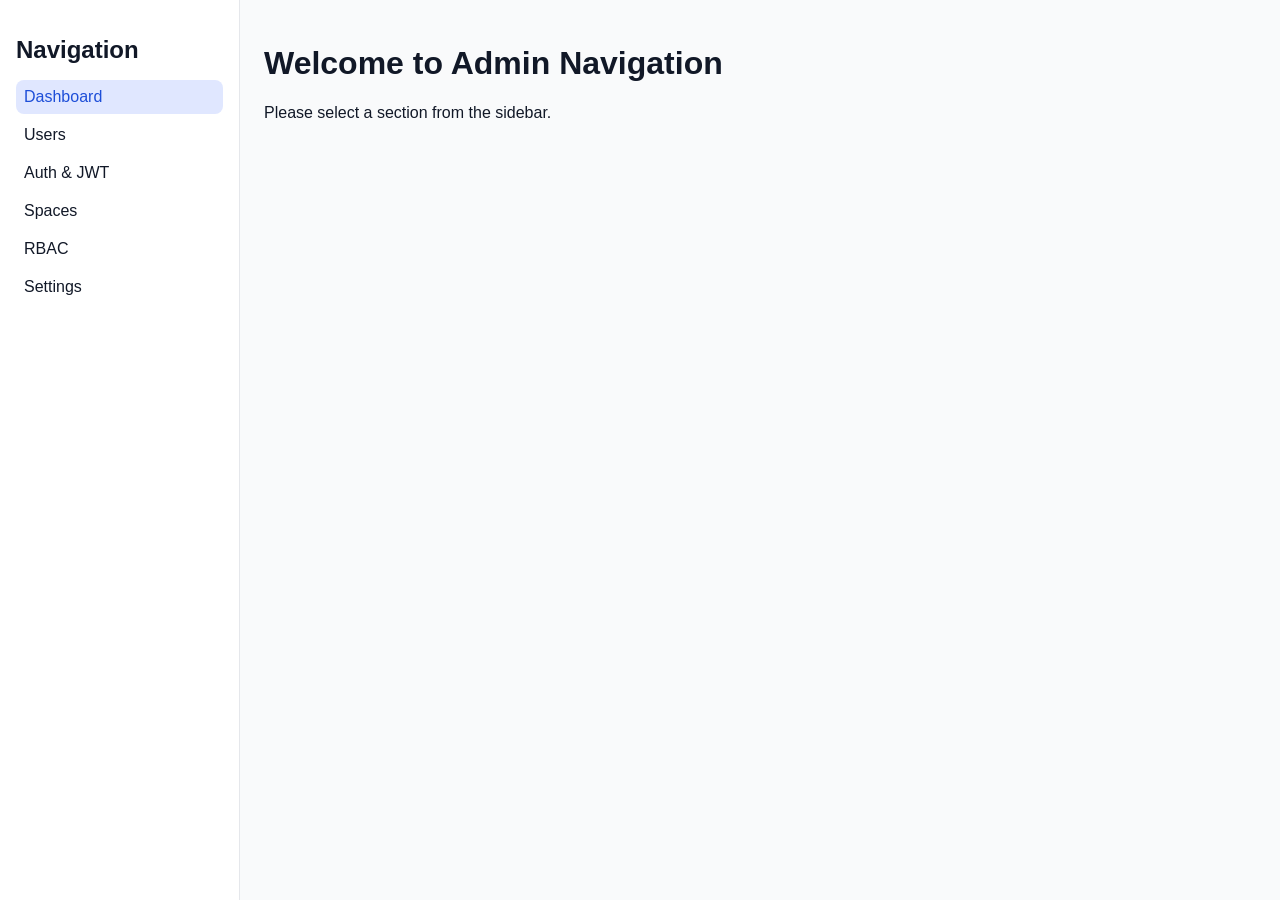
==== commit 1f7afaa7: "изменены прототипы" ====
--- a/documents/prototypes/admin-panel/index.html
+++ b/documents/prototypes/admin-panel/index.html
@@ -2,647 +2,27 @@
 <html lang="ru">
 <head>
   <meta charset="UTF-8">
-  <title>Admin Panel - Users & Spaces</title>
-  <style>
-    * { box-sizing: border-box; }
-    body { font-family: Inter, Arial, sans-serif; background:#F9FAFB; margin:0; color:#111827; }
-    .layout { display:flex; height:100vh; }
-    .sidebar { width:240px; background:#FFF; border-right:1px solid #E5E7EB; padding:16px; }
-    .sidebar h2 { margin-bottom:16px; }
-    .sidebar ul { list-style:none; padding:0; margin:0; }
-    .sidebar li { padding:8px; border-radius:8px; cursor:pointer; margin-bottom:4px; }
-    .sidebar li.active { background:#E0E7FF; color:#1D4ED8; font-weight:500; }
-    .content { flex:1; padding:24px; overflow-y:auto; }
-    .header { display:flex; justify-content:space-between; align-items:center; margin-bottom:16px; }
-    .button-primary { background:#2563EB; color:#FFF; border-radius:8px; padding:8px 16px; border:none; cursor:pointer; font-weight:500; transition:0.2s; }
-    .button-primary:hover { background:#1D4ED8; }
-    .button-secondary { background:#E5E7EB; border-radius:8px; padding:8px 16px; border:none; cursor:pointer; font-weight:500; min-width:100px; text-align:center; }
-    .button-secondary:hover { background:#D1D5DB; }
-    .button-danger { background:#DC2626; color:#FFF; border-radius:8px; padding:6px 12px; border:none; cursor:pointer; }
-    .button-danger:hover { background:#B91C1C; }
-    table { width:100%; border-collapse:collapse; background:#FFF; border:1px solid #E5E7EB; border-radius:12px; overflow:hidden; }
-    th, td { padding:12px; border-bottom:1px solid #E5E7EB; text-align:left; }
-    .actions button { margin-right:8px; }
-    .badge { padding:4px 8px; border-radius:6px; font-size:12px; display:inline-block; margin-right:4px; margin-bottom:2px; }
-    .badge.active { background:#DCFCE7; color:#166534; }
-    .badge.inactive { background:#FEE2E2; color:#991B1B; }
-    .badge.Admin { background:#DBEAFE; color:#1E40AF; }
-    .badge.Editor { background:#D1FAE5; color:#166534; }
-    .badge.Reader { background:#FEF3C7; color:#92400E; }
-    .modal { position:fixed; inset:0; background:rgba(0,0,0,0.4); display:none; justify-content:center; align-items:center; z-index:1000; }
-    .modal-content { background:#FFF; padding:24px; border-radius:16px; width:450px; max-width:90vw; box-shadow:0 20px 25px -5px rgba(0,0,0,0.1); }
-    .form-group { margin-bottom:16px; }
-    .form-group label { display:block; margin-bottom:6px; font-weight:500; }
-    input, select, textarea { width:100%; padding:8px 12px; border:1px solid #E5E7EB; border-radius:8px; font-size:14px; }
-    .checkbox-row { display:flex; gap:16px; flex-wrap:wrap; margin-top:6px; }
-    .checkbox-row label { display:flex; align-items:center; gap:6px; font-weight:normal; cursor:pointer; }
-    .checkbox-row input { width:auto; margin:0; }
-    .filter-bar { margin-bottom:20px; display:flex; gap:12px; align-items:flex-end; flex-wrap:wrap; }
-    .filter-group { flex:1; min-width:150px; }
-    .role-filters { display:flex; gap:12px; align-items:center; }
-    .role-filters label { display:flex; align-items:center; gap:6px; cursor:pointer; }
-    .pagination { display:flex; gap:12px; align-items:center; margin-top:20px; flex-wrap:wrap; }
-    .pagination select { width:auto; padding:6px; }
-    .toast { position:fixed; bottom:20px; right:20px; background:#16A34A; color:#FFF; padding:12px 20px; border-radius:10px; display:none; z-index:1100; box-shadow:0 4px 12px rgba(0,0,0,0.15); }
-    .states { margin-top:12px; }
-    th[data-sort] { cursor:pointer; user-select:none; }
-    th[data-sort].sort-asc::after { content: " ↑"; color:#2563EB; font-size:0.8em; }
-    th[data-sort].sort-desc::after { content: " ↓"; color:#DC2626; font-size:0.8em; }
-  </style>
+  <title>Admin Dashboard</title>
+  <link rel="stylesheet" href="../style.css">
 </head>
 <body>
-<div class="layout">
+<div class="layout" style="display: flex;">
   <div class="sidebar">
-    <h2>Admin Panel</h2>
+    <h2>Navigation</h2>
     <ul>
-      <li class="active" data-tab="users">Users</li>
-      <li data-tab="spaces">Spaces</li>
-      <li data-tab="settings">Settings</li>
+      <li class="active"><a href="index.html">Dashboard</a></li>
+      <li><a href="users.html">Users</a></li>
+      <li><a href="auth-setup.html">Auth & JWT</a></li>
+      <li><a href="spaces.html">Spaces</a></li>
+      <li><a href="rbac.html">RBAC</a></li>
+      <li><a href="settings.html">Settings</a></li>
     </ul>
   </div>
-
   <div class="content">
-    <div class="header" id="pageHeader">
-      <h1 id="pageTitle">Users</h1>
-      <button class="button-primary" id="createBtn" onclick="window.openCreateModal()">+ Create User</button>
-    </div>
-
-    <!-- Users Section -->
-    <div id="usersSection">
-      <div class="filter-bar">
-        <div class="filter-group">
-          <label>Roles:</label>
-          <div class="role-filters">
-            <label><input type="checkbox" value="Admin" class="roleFilter"> Admin</label>
-            <label><input type="checkbox" value="Editor" class="roleFilter"> Editor</label>
-            <label><input type="checkbox" value="Reader" class="roleFilter"> Reader</label>
-          </div>
-        </div>
-        <input type="text" id="searchInput" placeholder="Search by Login/Email" style="flex:1; max-width:260px;">
-        <button class="button-primary" id="applyFiltersBtn">Apply</button>
-        <button class="button-secondary" id="clearFiltersBtn">Clear</button>
-      </div>
-
-      <div style="overflow-x:auto;">
-        <table id="usersTable">
-          <thead>
-            <tr>
-              <th data-sort="id">ID</th>
-              <th data-sort="login">Login</th>
-              <th data-sort="email">Email</th>
-              <th data-sort="roles">Roles</th>
-              <th data-sort="status">Status</th>
-              <th>Actions</th>
-            </tr>
-          </thead>
-          <tbody id="usersTbody"></tbody>
-        </table>
-      </div>
-
-      <div class="pagination" id="usersPagination">
-        <button class="button-secondary" id="usersPrevBtn">Prev</button>
-        <span id="usersPageInfo">Page 1 of 1</span>
-        <select id="usersPerPageSelect">
-          <option value="5">5 per page</option>
-          <option value="10" selected>10 per page</option>
-          <option value="20">20 per page</option>
-          <option value="50">50 per page</option>
-          <option value="All">All</option>
-        </select>
-        <button class="button-secondary" id="usersNextBtn">Next</button>
-      </div>
-      <div class="states">
-        <p id="usersEmptyMsg" style="display:none; text-align:center;">No users found</p>
-      </div>
-    </div>
-
-    <!-- Spaces Section -->
-    <div id="spacesSection" style="display:none;">
-      <div style="overflow-x:auto;">
-        <table id="spacesTable">
-          <thead>
-            <tr>
-              <th data-sort="id">ID</th>
-              <th data-sort="name">Name</th>
-              <th data-sort="description">Description</th>
-              <th data-sort="owner">Owner</th>
-              <th data-sort="status">Status</th>
-              <th>Actions</th>
-            </tr>
-          </thead>
-          <tbody id="spacesTbody"></tbody>
-        </table>
-      </div>
-      <div class="pagination" id="spacesPagination">
-        <button class="button-secondary" id="spacesPrevBtn">Prev</button>
-        <span id="spacesPageInfo">Page 1 of 1</span>
-        <select id="spacesPerPageSelect">
-          <option value="5">5 per page</option>
-          <option value="10" selected>10 per page</option>
-          <option value="20">20 per page</option>
-          <option value="50">50 per page</option>
-          <option value="All">All</option>
-        </select>
-        <button class="button-secondary" id="spacesNextBtn">Next</button>
-      </div>
-      <div class="states"><p id="spacesEmptyMsg" style="display:none; text-align:center;">No spaces found</p></div>
-    </div>
-
-    <!-- Settings Section -->
-    <div id="settingsSection" style="display:none;">
-      <div style="background:#FFF; padding:24px; border-radius:16px; border:1px solid #E5E7EB;">
-        <h3>System Settings</h3>
-        <div class="form-group">
-          <label>Default theme</label>
-          <select id="themeSelect">
-            <option>Light</option>
-            <option>Dark</option>
-          </select>
-        </div>
-        <div class="form-group">
-          <label>Default language</label>
-          <select>
-            <option>English</option>
-            <option>Russian</option>
-          </select>
-        </div>
-        <button class="button-primary" id="saveSettingsBtn">Save Settings</button>
-      </div>
-    </div>
+    <h1>Welcome to Admin Navigation</h1>
+    <p>Please select a section from the sidebar.</p>
   </div>
 </div>
+</body>
+</html>
 
-<!-- User Modal -->
-<div class="modal" id="userModal">
-  <div class="modal-content">
-    <h3 id="userModalTitle">Create User</h3>
-    <div class="form-group">
-      <label>Login *</label>
-      <input type="text" id="userLogin" placeholder="Enter login">
-    </div>
-    <div class="form-group">
-      <label>Email *</label>
-      <input type="email" id="userEmail" placeholder="user@example.com">
-    </div>
-    <div class="form-group">
-      <label>Roles (multiple choice)</label>
-      <div class="checkbox-row">
-        <label><input type="checkbox" value="Admin" class="userRoleCheckbox"> Admin</label>
-        <label><input type="checkbox" value="Editor" class="userRoleCheckbox"> Editor</label>
-        <label><input type="checkbox" value="Reader" class="userRoleCheckbox"> Reader</label>
-      </div>
-    </div>
-    <div class="form-group">
-      <label>Status</label>
-      <select id="userStatus">
-        <option value="Active">Active</option>
-        <option value="Inactive">Inactive</option>
-      </select>
-    </div>
-    <div class="form-group">
-      <label>Password (leave empty to keep unchanged)</label>
-      <input type="password" id="userPassword" placeholder="••••••••">
-    </div>
-    <div style="display:flex; gap:12px; justify-content:flex-end;">
-      <button class="button-primary" id="saveUserBtn">Save</button>
-      <button class="button-secondary" id="closeUserModalBtn">Cancel</button>
-    </div>
-  </div>
-</div>
-
-<!-- Space Modal -->
-<div class="modal" id="spaceModal">
-  <div class="modal-content">
-    <h3 id="spaceModalTitle">Create Space</h3>
-    <div class="form-group"><label>Name *</label><input id="spaceName" placeholder="Space name"></div>
-    <div class="form-group"><label>Description</label><textarea id="spaceDesc" rows="2" style="width:100%;"></textarea></div>
-    <div class="form-group"><label>Owner (login)</label><input id="spaceOwner" placeholder="Owner login"></div>
-    <div class="form-group"><label>Status</label><select id="spaceStatus"><option>Active</option><option>Inactive</option></select></div>
-    <div style="display:flex; gap:12px; justify-content:flex-end;">
-      <button class="button-primary" id="saveSpaceBtn">Save</button>
-      <button class="button-secondary" id="closeSpaceModalBtn">Cancel</button>
-    </div>
-  </div>
-</div>
-
-<!-- Delete Modal -->
-<div class="modal" id="deleteModal">
-  <div class="modal-content">
-    <p>Are you sure you want to delete this item?</p>
-    <div style="display:flex; gap:12px; justify-content:flex-end; margin-top:20px;">
-      <button class="button-secondary" id="cancelDeleteBtn">Cancel</button>
-      <button class="button-danger" id="confirmDeleteBtn">Delete</button>
-    </div>
-  </div>
-</div>
-
-<div class="toast" id="toast">Success</div>
-
-<script>
-  // ---------- Data ----------
-  let usersData = [
-    {id: 1, login: 'johndoe', email: 'john@example.com', roles: ['Admin', 'Editor'], status: 'Active', password: ''},
-    {id: 2, login: 'alice', email: 'alice@example.com', roles: ['Editor', 'Reader'], status: 'Active', password: ''},
-    {id: 3, login: 'bob', email: 'bob@example.com', roles: ['Reader'], status: 'Inactive', password: ''},
-    {id: 4, login: 'charlie', email: 'charlie@example.com', roles: ['Admin'], status: 'Active', password: ''},
-    {id: 5, login: 'diana', email: 'diana@example.com', roles: ['Editor'], status: 'Active', password: ''},
-    {id: 6, login: 'eve', email: 'eve@example.com', roles: ['Admin', 'Reader'], status: 'Active', password: ''}
-  ];
-  let spacesData = [
-    {id: 1, name: 'Project Alpha', description: 'Development space', owner: 'johndoe', status: 'Active'},
-    {id: 2, name: 'Project Beta', description: 'Testing space', owner: 'alice', status: 'Active'},
-    {id: 3, name: 'Archive', description: 'Old projects', owner: 'bob', status: 'Inactive'},
-    {id: 4, name: 'New Project', description: 'Innovation space', owner: 'charlie', status: 'Active'}
-  ];
-
-  // State
-  let usersState = { sortKey: 'id', sortDir: 'asc', page: 1, rowsPerPage: 10, roleFilters: [], searchTerm: '' };
-  let spacesState = { sortKey: 'id', sortDir: 'asc', page: 1, rowsPerPage: 10 };
-  let editingUserId = null;
-  let editingSpaceId = null;
-  let pendingDeleteType = null;
-  let pendingDeleteId = null;
-
-  // Helpers
-  function showToast(msg) {
-    const toast = document.getElementById('toast');
-    toast.textContent = msg;
-    toast.style.display = 'block';
-    setTimeout(() => toast.style.display = 'none', 2000);
-  }
-
-  function escapeHtml(str) { return String(str).replace(/[&<>]/g, function(m){if(m==='&') return '&amp;'; if(m==='<') return '&lt;'; if(m==='>') return '&gt;'; return m;}); }
-
-  // ---------- Users ----------
-  function getFilteredUsers() {
-    return usersData.filter(user => {
-      if (usersState.roleFilters.length && !usersState.roleFilters.some(r => user.roles.includes(r))) return false;
-      if (usersState.searchTerm && !(user.login.toLowerCase().includes(usersState.searchTerm) || user.email.toLowerCase().includes(usersState.searchTerm))) return false;
-      return true;
-    });
-  }
-
-  function renderUsers() {
-    let filtered = getFilteredUsers();
-    filtered.sort((a,b) => {
-      let valA = a[usersState.sortKey];
-      let valB = b[usersState.sortKey];
-      if (Array.isArray(valA)) valA = valA.join(',');
-      if (Array.isArray(valB)) valB = valB.join(',');
-      if (typeof valA === 'string') { valA = valA.toLowerCase(); valB = valB.toLowerCase(); }
-      if (valA < valB) return usersState.sortDir === 'asc' ? -1 : 1;
-      if (valA > valB) return usersState.sortDir === 'asc' ? 1 : -1;
-      return 0;
-    });
-
-    let perPage = usersState.rowsPerPage === 'All' ? filtered.length : Number(usersState.rowsPerPage);
-    if (perPage === 0) perPage = filtered.length;
-    const totalPages = perPage === 0 ? 1 : Math.ceil(filtered.length / perPage);
-    if (usersState.page > totalPages) usersState.page = totalPages;
-    const start = (usersState.page - 1) * perPage;
-    const pageData = perPage === 0 ? filtered : filtered.slice(start, start + perPage);
-
-    const tbody = document.getElementById('usersTbody');
-    if (pageData.length === 0) {
-      tbody.innerHTML = '<tr><td colspan="6" style="text-align:center;">No users</td></tr>';
-    } else {
-      tbody.innerHTML = pageData.map(u => `
-        <tr>
-          <td>${u.id}</td>
-          <td>${escapeHtml(u.login)}</td>
-          <td>${escapeHtml(u.email)}</td>
-          <td>${u.roles.map(r => `<span class="badge ${r}">${r}</span>`).join('')}</td>
-          <td><span class="badge ${u.status.toLowerCase()}">${u.status}</span></td>
-          <td class="actions">
-            <button class="button-secondary" onclick="window.editUser(${u.id})">Edit</button>
-            <button class="button-danger" onclick="window.deleteUserPrompt(${u.id})">Delete</button>
-          </td>
-        </tr>
-      `).join('');
-    }
-    document.getElementById('usersPageInfo').innerText = `Page ${usersState.page} of ${totalPages}`;
-    document.getElementById('usersPrevBtn').disabled = usersState.page <= 1;
-    document.getElementById('usersNextBtn').disabled = usersState.page >= totalPages;
-    document.getElementById('usersEmptyMsg').style.display = filtered.length === 0 ? 'block' : 'none';
-
-    document.querySelectorAll('#usersTable th[data-sort]').forEach(th => th.classList.remove('sort-asc','sort-desc'));
-    const activeTh = document.querySelector(`#usersTable th[data-sort="${usersState.sortKey}"]`);
-    if (activeTh) activeTh.classList.add(`sort-${usersState.sortDir}`);
-  }
-
-  function applyUserFilters() {
-    const checked = Array.from(document.querySelectorAll('.roleFilter:checked')).map(cb => cb.value);
-    usersState.roleFilters = checked;
-    usersState.searchTerm = document.getElementById('searchInput').value.trim().toLowerCase();
-    usersState.page = 1;
-    renderUsers();
-    showToast('Filters applied');
-  }
-
-  function clearUserFilters() {
-    document.querySelectorAll('.roleFilter').forEach(cb => cb.checked = false);
-    document.getElementById('searchInput').value = '';
-    usersState.roleFilters = [];
-    usersState.searchTerm = '';
-    usersState.page = 1;
-    renderUsers();
-    showToast('Filters cleared');
-  }
-
-  function openUserModal(editMode = false) {
-    document.getElementById('userModal').style.display = 'flex';
-    if (!editMode) {
-      editingUserId = null;
-      document.getElementById('userModalTitle').innerText = 'Create User';
-      document.getElementById('userLogin').value = '';
-      document.getElementById('userEmail').value = '';
-      document.querySelectorAll('.userRoleCheckbox').forEach(cb => cb.checked = false);
-      document.getElementById('userStatus').value = 'Active';
-      document.getElementById('userPassword').value = '';
-    }
-  }
-
-  function editUser(id) {
-    const user = usersData.find(u => u.id === id);
-    if (!user) return;
-    editingUserId = id;
-    document.getElementById('userModalTitle').innerText = 'Edit User';
-    document.getElementById('userLogin').value = user.login;
-    document.getElementById('userEmail').value = user.email;
-    document.querySelectorAll('.userRoleCheckbox').forEach(cb => {
-      cb.checked = user.roles.includes(cb.value);
-    });
-    document.getElementById('userStatus').value = user.status;
-    document.getElementById('userPassword').value = '';
-    document.getElementById('userModal').style.display = 'flex';
-  }
-
-  function saveUser() {
-    const login = document.getElementById('userLogin').value.trim();
-    const email = document.getElementById('userEmail').value.trim();
-    const roles = Array.from(document.querySelectorAll('.userRoleCheckbox:checked')).map(cb => cb.value);
-    const status = document.getElementById('userStatus').value;
-    const password = document.getElementById('userPassword').value;
-    if (!login || !email) {
-      showToast('Login and Email are required');
-      return;
-    }
-    if (editingUserId === null) {
-      const newId = usersData.length ? Math.max(...usersData.map(u => u.id)) + 1 : 7;
-      usersData.push({ id: newId, login, email, roles, status, password: password || '' });
-      showToast(`User "${login}" created`);
-    } else {
-      const idx = usersData.findIndex(u => u.id === editingUserId);
-      if (idx !== -1) {
-        usersData[idx] = { ...usersData[idx], login, email, roles, status };
-        if (password) usersData[idx].password = password;
-        showToast(`User "${login}" updated`);
-      }
-    }
-    document.getElementById('userModal').style.display = 'none';
-    renderUsers();
-  }
-
-  function deleteUserPrompt(id) {
-    pendingDeleteType = 'user';
-    pendingDeleteId = id;
-    document.getElementById('deleteModal').style.display = 'flex';
-  }
-
-  // ---------- Spaces ----------
-  function renderSpaces() {
-    let filtered = [...spacesData];
-    filtered.sort((a,b) => {
-      let valA = a[spacesState.sortKey];
-      let valB = b[spacesState.sortKey];
-      if (typeof valA === 'string') { valA = valA.toLowerCase(); valB = valB.toLowerCase(); }
-      if (valA < valB) return spacesState.sortDir === 'asc' ? -1 : 1;
-      if (valA > valB) return spacesState.sortDir === 'asc' ? 1 : -1;
-      return 0;
-    });
-
-    let perPage = spacesState.rowsPerPage === 'All' ? filtered.length : Number(spacesState.rowsPerPage);
-    if (perPage === 0) perPage = filtered.length;
-    const totalPages = perPage === 0 ? 1 : Math.ceil(filtered.length / perPage);
-    if (spacesState.page > totalPages) spacesState.page = totalPages;
-    const start = (spacesState.page - 1) * perPage;
-    const pageData = perPage === 0 ? filtered : filtered.slice(start, start + perPage);
-
-    const tbody = document.getElementById('spacesTbody');
-    if (pageData.length === 0) {
-      tbody.innerHTML = '<tr><td colspan="6" style="text-align:center;">No spaces</td></tr>';
-    } else {
-      tbody.innerHTML = pageData.map(s => `
-        <tr>
-          <td>${s.id}</td>
-          <td>${escapeHtml(s.name)}</td>
-          <td>${escapeHtml(s.description)}</td>
-          <td>${escapeHtml(s.owner)}</td>
-          <td><span class="badge ${s.status.toLowerCase()}">${s.status}</span></td>
-          <td class="actions">
-            <button class="button-secondary" onclick="window.editSpace(${s.id})">Edit</button>
-            <button class="button-danger" onclick="window.deleteSpacePrompt(${s.id})">Delete</button>
-          </td>
-        </tr>
-      `).join('');
-    }
-    document.getElementById('spacesPageInfo').innerText = `Page ${spacesState.page} of ${totalPages}`;
-    document.getElementById('spacesPrevBtn').disabled = spacesState.page <= 1;
-    document.getElementById('spacesNextBtn').disabled = spacesState.page >= totalPages;
-    document.getElementById('spacesEmptyMsg').style.display = filtered.length === 0 ? 'block' : 'none';
-
-    document.querySelectorAll('#spacesTable th[data-sort]').forEach(th => th.classList.remove('sort-asc','sort-desc'));
-    const activeTh = document.querySelector(`#spacesTable th[data-sort="${spacesState.sortKey}"]`);
-    if (activeTh) activeTh.classList.add(`sort-${spacesState.sortDir}`);
-  }
-
-  function openSpaceModal(editMode = false) {
-    document.getElementById('spaceModal').style.display = 'flex';
-    if (!editMode) {
-      editingSpaceId = null;
-      document.getElementById('spaceModalTitle').innerText = 'Create Space';
-      document.getElementById('spaceName').value = '';
-      document.getElementById('spaceDesc').value = '';
-      document.getElementById('spaceOwner').value = '';
-      document.getElementById('spaceStatus').value = 'Active';
-    }
-  }
-
-  function editSpace(id) {
-    const space = spacesData.find(s => s.id === id);
-    if (!space) return;
-    editingSpaceId = id;
-    document.getElementById('spaceModalTitle').innerText = 'Edit Space';
-    document.getElementById('spaceName').value = space.name;
-    document.getElementById('spaceDesc').value = space.description;
-    document.getElementById('spaceOwner').value = space.owner;
-    document.getElementById('spaceStatus').value = space.status;
-    document.getElementById('spaceModal').style.display = 'flex';
-  }
-
-  function saveSpace() {
-    const name = document.getElementById('spaceName').value.trim();
-    const description = document.getElementById('spaceDesc').value.trim();
-    const owner = document.getElementById('spaceOwner').value.trim();
-    const status = document.getElementById('spaceStatus').value;
-    if (!name) { showToast('Space name is required'); return; }
-    if (editingSpaceId === null) {
-      const newId = spacesData.length ? Math.max(...spacesData.map(s => s.id)) + 1 : 5;
-      spacesData.push({ id: newId, name, description, owner: owner || 'system', status });
-      showToast(`Space "${name}" created`);
-    } else {
-      const idx = spacesData.findIndex(s => s.id === editingSpaceId);
-      if (idx !== -1) {
-        spacesData[idx] = { ...spacesData[idx], name, description, owner: owner || spacesData[idx].owner, status };
-        showToast(`Space "${name}" updated`);
-      }
-    }
-    document.getElementById('spaceModal').style.display = 'none';
-    renderSpaces();
-  }
-
-  function deleteSpacePrompt(id) {
-    pendingDeleteType = 'space';
-    pendingDeleteId = id;
-    document.getElementById('deleteModal').style.display = 'flex';
-  }
-
-  function confirmDelete() {
-    if (pendingDeleteType === 'user') {
-      const idx = usersData.findIndex(u => u.id === pendingDeleteId);
-      if (idx !== -1) {
-        const login = usersData[idx].login;
-        usersData.splice(idx, 1);
-        showToast(`User "${login}" deleted`);
-        let filtered = getFilteredUsers();
-        let perPage = usersState.rowsPerPage === 'All' ? filtered.length : Number(usersState.rowsPerPage);
-        let totalPages = perPage === 0 ? 1 : Math.ceil(filtered.length / perPage);
-        if (usersState.page > totalPages) usersState.page = totalPages;
-        renderUsers();
-      }
-    } else if (pendingDeleteType === 'space') {
-      const idx = spacesData.findIndex(s => s.id === pendingDeleteId);
-      if (idx !== -1) {
-        spacesData.splice(idx, 1);
-        showToast('Space deleted');
-        let filtered = spacesData;
-        let perPage = spacesState.rowsPerPage === 'All' ? filtered.length : Number(spacesState.rowsPerPage);
-        let totalPages = perPage === 0 ? 1 : Math.ceil(filtered.length / perPage);
-        if (spacesState.page > totalPages) spacesState.page = totalPages;
-        renderSpaces();
-      }
-    }
-    document.getElementById('deleteModal').style.display = 'none';
-    pendingDeleteType = null;
-  }
-
-  // ---------- Tab Switching ----------
-  function switchTab(tab) {
-    document.querySelectorAll('.sidebar li').forEach(li => li.classList.remove('active'));
-    document.querySelector(`.sidebar li[data-tab="${tab}"]`).classList.add('active');
-    document.getElementById('usersSection').style.display = tab === 'users' ? 'block' : 'none';
-    document.getElementById('spacesSection').style.display = tab === 'spaces' ? 'block' : 'none';
-    document.getElementById('settingsSection').style.display = tab === 'settings' ? 'block' : 'none';
-    const createBtn = document.getElementById('createBtn');
-    if (tab === 'users') {
-      document.getElementById('pageTitle').innerText = 'Users';
-      createBtn.textContent = '+ Create User';
-      createBtn.style.display = 'inline-flex';
-      createBtn.onclick = () => openUserModal(false);
-      renderUsers();
-    } else if (tab === 'spaces') {
-      document.getElementById('pageTitle').innerText = 'Spaces';
-      createBtn.textContent = '+ Create Space';
-      createBtn.style.display = 'inline-flex';
-      createBtn.onclick = () => openSpaceModal(false);
-      renderSpaces();
-    } else {
-      document.getElementById('pageTitle').innerText = 'Settings';
-      createBtn.style.display = 'none';
-    }
-  }
-
-  // ---------- Global Exports ----------
-  window.openCreateModal = () => {
-    const activeTab = document.querySelector('.sidebar li.active').getAttribute('data-tab');
-    if (activeTab === 'users') openUserModal(false);
-    else if (activeTab === 'spaces') openSpaceModal(false);
-  };
-  window.editUser = editUser;
-  window.deleteUserPrompt = deleteUserPrompt;
-  window.editSpace = editSpace;
-  window.deleteSpacePrompt = deleteSpacePrompt;
-
-  // ---------- Event Listeners ----------
-  document.addEventListener('DOMContentLoaded', () => {
-    renderUsers();
-    renderSpaces();
-    switchTab('users');
-
-    // Sorting
-    document.querySelectorAll('#usersTable th[data-sort]').forEach(th => {
-      th.addEventListener('click', () => {
-        const key = th.dataset.sort;
-        if (usersState.sortKey === key) usersState.sortDir = usersState.sortDir === 'asc' ? 'desc' : 'asc';
-        else { usersState.sortKey = key; usersState.sortDir = 'asc'; }
-        renderUsers();
-      });
-    });
-    document.querySelectorAll('#spacesTable th[data-sort]').forEach(th => {
-      th.addEventListener('click', () => {
-        const key = th.dataset.sort;
-        if (spacesState.sortKey === key) spacesState.sortDir = spacesState.sortDir === 'asc' ? 'desc' : 'asc';
-        else { spacesState.sortKey = key; spacesState.sortDir = 'asc'; }
-        renderSpaces();
-      });
-    });
-
-    // Pagination users
-    document.getElementById('usersPrevBtn').addEventListener('click', () => { if(usersState.page > 1) { usersState.page--; renderUsers(); } });
-    document.getElementById('usersNextBtn').addEventListener('click', () => {
-      let filtered = getFilteredUsers();
-      let perPage = usersState.rowsPerPage === 'All' ? filtered.length : Number(usersState.rowsPerPage);
-      let totalPages = perPage === 0 ? 1 : Math.ceil(filtered.length / perPage);
-      if(usersState.page < totalPages) { usersState.page++; renderUsers(); }
-    });
-    document.getElementById('usersPerPageSelect').addEventListener('change', (e) => {
-      usersState.rowsPerPage = e.target.value;
-      usersState.page = 1;
-      renderUsers();
-    });
-    // Pagination spaces
-    document.getElementById('spacesPrevBtn').addEventListener('click', () => { if(spacesState.page > 1) { spacesState.page--; renderSpaces(); } });
-    document.getElementById('spacesNextBtn').addEventListener('click', () => {
-      let perPage = spacesState.rowsPerPage === 'All' ? spacesData.length : Number(spacesState.rowsPerPage);
-      let totalPages = perPage === 0 ? 1 : Math.ceil(spacesData.length / perPage);
-      if(spacesState.page < totalPages) { spacesState.page++; renderSpaces(); }
-    });
-    document.getElementById('spacesPerPageSelect').addEventListener('change', (e) => {
-      spacesState.rowsPerPage = e.target.value;
-      spacesState.page = 1;
-      renderSpaces();
-    });
-
-    // Filters
-    document.getElementById('applyFiltersBtn').addEventListener('click', applyUserFilters);
-    document.getElementById('clearFiltersBtn').addEventListener('click', clearUserFilters);
-    document.getElementById('searchInput').addEventListener('keypress', (e) => { if(e.key === 'Enter') applyUserFilters(); });
-
-    // Modal buttons
-    document.getElementById('closeUserModalBtn').addEventListener('click', () => document.getElementById('userModal').style.display = 'none');
-    document.getElementById('saveUserBtn').addEventListener('click', saveUser);
-    document.getElementById('closeSpaceModalBtn').addEventListener('click', () => document.getElementById('spaceModal').style.display = 'none');
-    document.getElementById('saveSpaceBtn').addEventListener('click', saveSpace);
-    document.getElementById('cancelDeleteBtn').addEventListener('click', () => document.getElementById('deleteModal').style.display = 'none');
-    document.getElementById('confirmDeleteBtn').addEventListener('click', confirmDelete);
-    window.onclick = (e) => { if(e.target.classList.contains('modal')) e.target.style.display = 'none'; };
-    document.getElementById('saveSettingsBtn')?.addEventListener('click', () => showToast('Settings saved (stub)'));
-
-    // Sidebar
-    document.querySelectorAll('.sidebar li').forEach(li => {
-      li.addEventListener('click', () => switchTab(li.dataset.tab));
-    });
-  });
-</script>
-</body>
-</html>
--- a/documents/prototypes/style.css
+++ b/documents/prototypes/style.css
@@ -0,0 +1,59 @@
+* { box-sizing: border-box; }
+body { font-family: Inter, Arial, sans-serif; background:#F9FAFB; margin:0; color:#111827; }
+.layout { display:flex; height:100vh; }
+.sidebar { width:240px; background:#FFF; border-right:1px solid #E5E7EB; padding:16px; }
+.sidebar h2 { margin-bottom:16px; }
+.sidebar ul { list-style:none; padding:0; margin:0; }
+.sidebar li { padding:8px; border-radius:8px; cursor:pointer; margin-bottom:4px; }
+.sidebar li a { text-decoration: none; color: inherit; display: block; }
+.sidebar li.active { background:#E0E7FF; color:#1D4ED8; font-weight:500; }
+.content { flex:1; padding:24px; overflow-y:auto; }
+.header { display:flex; justify-content:space-between; align-items:center; margin-bottom:16px; }
+.button-primary { background:#2563EB; color:#FFF; border-radius:8px; padding:8px 16px; border:none; cursor:pointer; font-weight:500; transition:0.2s; }
+.button-primary:hover { background:#1D4ED8; }
+.button-primary:disabled { opacity: 0.5; cursor: not-allowed; }
+.button-secondary { background:#E5E7EB; border-radius:8px; padding:8px 16px; border:none; cursor:pointer; font-weight:500; min-width:100px; text-align:center; }
+.button-secondary:hover { background:#D1D5DB; }
+.button-secondary:disabled { opacity: 0.5; cursor: not-allowed; }
+.button-danger { background:#DC2626; color:#FFF; border-radius:8px; padding:6px 12px; border:none; cursor:pointer; }
+.button-danger:hover { background:#B91C1C; }
+.button-outline { background: transparent; border: 1px solid #E5E7EB; color: #6B7280; border-radius:8px; padding:8px 16px; cursor:pointer; }
+.button-outline:hover { background: #F9FAFB; }
+
+/* RBAC Specific Styles */
+.rbac-grid { display: grid; grid-template-columns: 300px 1fr; gap: 24px; margin-top: 24px; }
+.user-profile-card { display: flex; flex-direction: column; gap: 16px; }
+.card { background: #FFF; border: 1px solid #E5E7EB; border-radius: 12px; padding: 24px; box-shadow: 0 1px 3px rgba(0,0,0,0.1); }
+.meta-info { font-size: 13px; color: #6B7280; }
+.perm-tag { display: inline-block; padding: 2px 6px; border-radius: 4px; font-size: 11px; background: #ECFDF5; color: #065F46; margin-right: 4px; border: 1px solid #D1FAE5; }
+.perm-tag.no { background: #FFF1F2; color: #9F1239; border-color: #FFE4E6; }
+.alert { padding: 12px 16px; border-radius: 8px; margin-bottom: 16px; font-size: 14px; }
+.alert-info { background: #E0F2FE; color: #0369A1; border: 1px solid #BAE6FD; }
+table { width:100%; border-collapse:collapse; background:#FFF; border:1px solid #E5E7EB; border-radius:12px; overflow:hidden; }
+th, td { padding:12px; border-bottom:1px solid #E5E7EB; text-align:left; }
+.actions button { margin-right:8px; }
+.badge { padding:4px 8px; border-radius:6px; font-size:12px; display:inline-block; margin-right:4px; margin-bottom:2px; }
+.badge.active { background:#DCFCE7; color:#166534; }
+.badge.inactive { background:#FEE2E2; color:#991B1B; }
+.badge.Admin { background:#DBEAFE; color:#1E40AF; }
+.badge.Editor { background:#D1FAE5; color:#166534; }
+.badge.Reader { background:#FEF3C7; color:#92400E; }
+.modal { position:fixed; inset:0; background:rgba(0,0,0,0.4); display:none; justify-content:center; align-items:center; z-index:1000; }
+.modal-content { background:#FFF; padding:24px; border-radius:16px; width:450px; max-width:90vw; box-shadow:0 20px 25px -5px rgba(0,0,0,0.1); }
+.form-group { margin-bottom:16px; }
+.form-group label { display:block; margin-bottom:6px; font-weight:500; }
+input, select, textarea { width:100%; padding:8px 12px; border:1px solid #E5E7EB; border-radius:8px; font-size:14px; }
+.checkbox-row { display:flex; gap:16px; flex-wrap:wrap; margin-top:6px; }
+.checkbox-row label { display:flex; align-items:center; gap:6px; font-weight:normal; cursor:pointer; }
+.checkbox-row input { width:auto; margin:0; }
+.filter-bar { margin-bottom:20px; display:flex; gap:12px; align-items:flex-end; flex-wrap:wrap; }
+.filter-group { flex:1; min-width:150px; }
+.role-filters { display:flex; gap:12px; align-items:center; }
+.role-filters label { display:flex; align-items:center; gap:6px; cursor:pointer; }
+.pagination { display:flex; gap:12px; align-items:center; margin-top:20px; flex-wrap:wrap; }
+.pagination select { width:auto; padding:6px; }
+.toast { position:fixed; bottom:20px; right:20px; background:#16A34A; color:#FFF; padding:12px 20px; border-radius:10px; display:none; z-index:1100; box-shadow:0 4px 12px rgba(0,0,0,0.15); }
+.states { margin-top:12px; }
+th[data-sort] { cursor:pointer; user-select:none; }
+th[data-sort].sort-asc::after { content: " ↑"; color:#2563EB; font-size:0.8em; }
+th[data-sort].sort-desc::after { content: " ↓"; color:#DC2626; font-size:0.8em; }
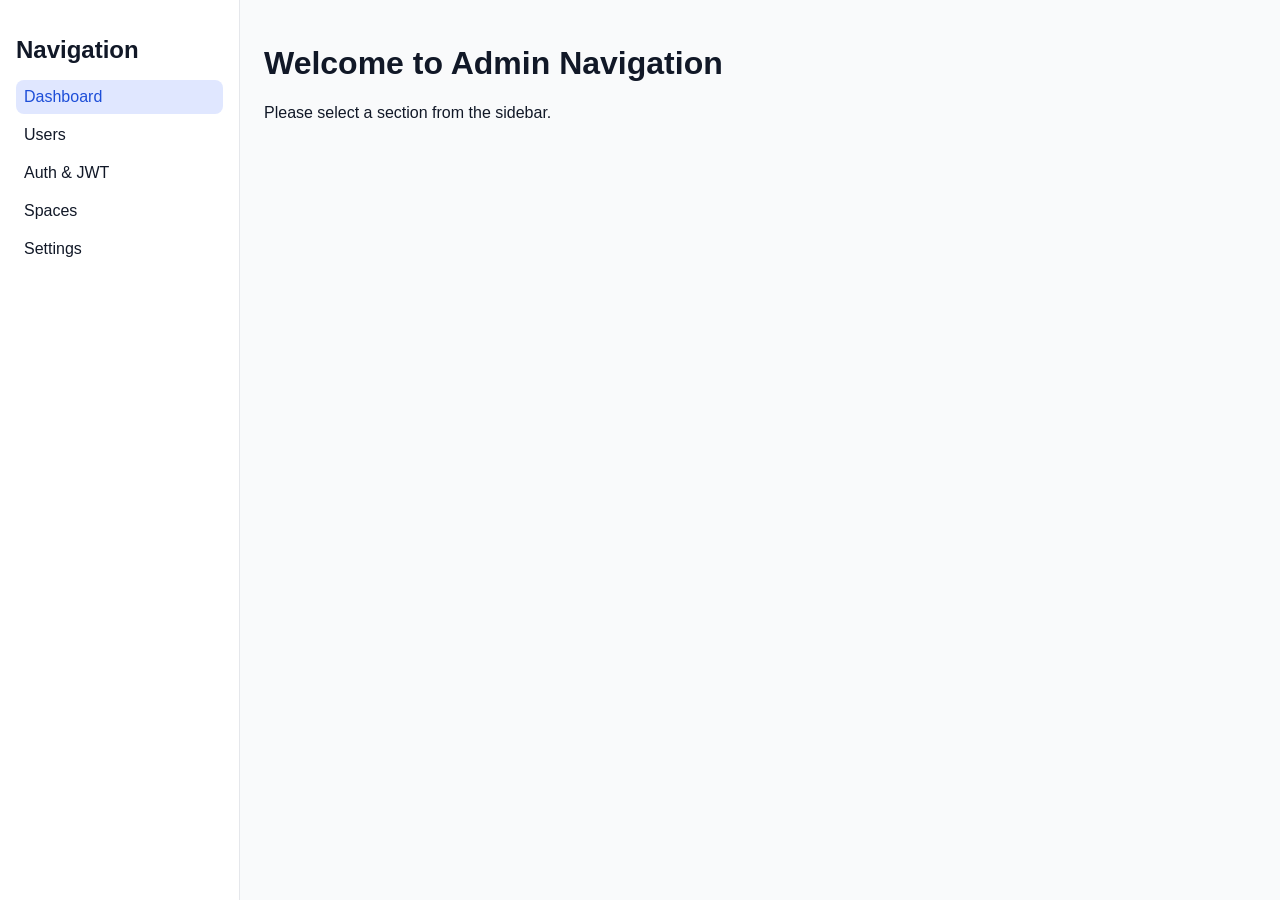
==== commit f5208b0e: "поправили админку" ====
--- a/documents/prototypes/admin-panel/index.html
+++ b/documents/prototypes/admin-panel/index.html
@@ -14,7 +14,6 @@
       <li><a href="users.html">Users</a></li>
       <li><a href="auth-setup.html">Auth & JWT</a></li>
       <li><a href="spaces.html">Spaces</a></li>
-      <li><a href="rbac.html">RBAC</a></li>
       <li><a href="settings.html">Settings</a></li>
     </ul>
   </div>
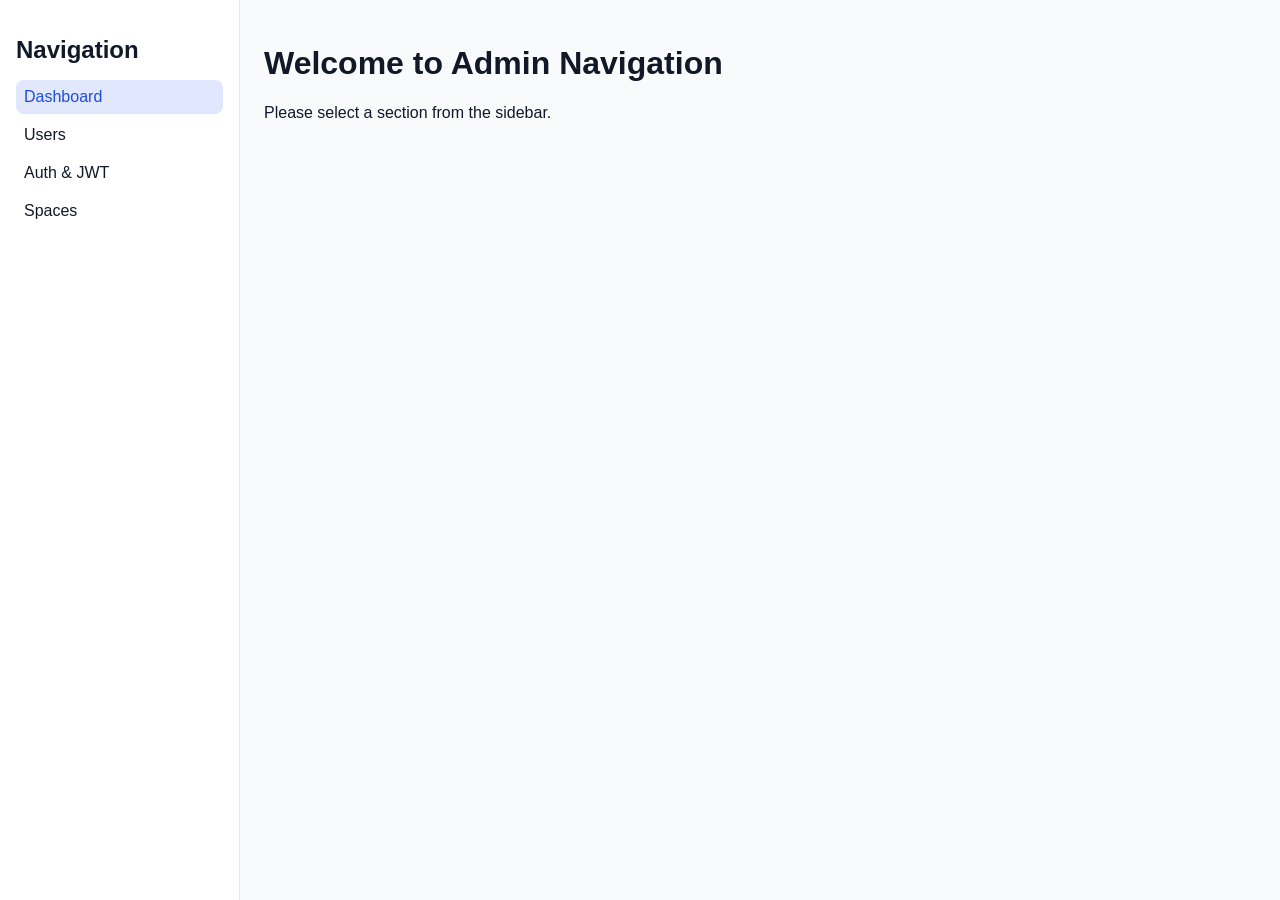
==== commit aef6c764: "rm "documents/prototypes/admin-panel/settings.html"" ====
--- a/documents/prototypes/admin-panel/index.html
+++ b/documents/prototypes/admin-panel/index.html
@@ -14,7 +14,6 @@
       <li><a href="users.html">Users</a></li>
       <li><a href="auth-setup.html">Auth & JWT</a></li>
       <li><a href="spaces.html">Spaces</a></li>
-      <li><a href="settings.html">Settings</a></li>
     </ul>
   </div>
   <div class="content">
--- a/documents/prototypes/style.css
+++ b/documents/prototypes/style.css
@@ -38,6 +38,9 @@
 .badge.Admin { background:#DBEAFE; color:#1E40AF; }
 .badge.Editor { background:#D1FAE5; color:#166534; }
 .badge.Reader { background:#FEF3C7; color:#92400E; }
+.badge.draft { background:#FEF3C7; color:#92400E; }
+.badge.published { background:#DCFCE7; color:#166534; }
+.badge.deleted { background:#FEE2E2; color:#991B1B; }
 .modal { position:fixed; inset:0; background:rgba(0,0,0,0.4); display:none; justify-content:center; align-items:center; z-index:1000; }
 .modal-content { background:#FFF; padding:24px; border-radius:16px; width:450px; max-width:90vw; box-shadow:0 20px 25px -5px rgba(0,0,0,0.1); }
 .form-group { margin-bottom:16px; }
@@ -57,3 +60,294 @@
 th[data-sort] { cursor:pointer; user-select:none; }
 th[data-sort].sort-asc::after { content: " ↑"; color:#2563EB; font-size:0.8em; }
 th[data-sort].sort-desc::after { content: " ↓"; color:#DC2626; font-size:0.8em; }
+
+/* Wiki Editor Styles */
+.editor-header { display:flex; justify-content:space-between; align-items:center; padding:12px 24px; border-bottom:1px solid #E5E7EB; background:#FFF; }
+.editor-actions { display:flex; align-items:center; gap:12px; }
+.editor-status { display:inline-block; padding:4px 10px; border-radius:6px; font-size:12px; font-weight:500; background:#DCFCE7; color:#166534; }
+.editor-layout { display:flex; flex:1; overflow:hidden; }
+.editor-pane { flex:1; display:flex; flex-direction:column; border-right:1px solid #E5E7EB; background:#FFF; min-width:0; }
+.preview-pane { flex:1; display:flex; flex-direction:column; background:#FFF; min-width:0; }
+.pane-header { display:flex; justify-content:space-between; align-items:center; padding:10px 16px; border-bottom:1px solid #E5E7EB; background:#F9FAFB; }
+.pane-label { font-weight:600; font-size:13px; color:#374151; text-transform:uppercase; letter-spacing:0.5px; }
+.pane-hint { font-size:12px; color:#9CA3AF; }
+.editor-toolbar { display:flex; gap:4px; padding:8px 12px; border-bottom:1px solid #E5E7EB; background:#FFF; flex-wrap:wrap; }
+.toolbar-btn { padding:4px 10px; border:1px solid #E5E7EB; border-radius:6px; background:#FFF; cursor:pointer; font-size:13px; font-family:inherit; color:#374151; transition:0.15s; }
+.toolbar-btn:hover { background:#F3F4F6; border-color:#D1D5DB; }
+.toolbar-btn:active { background:#E5E7EB; }
+.editor-textarea { flex:1; padding:16px; border:none; outline:none; resize:none; font-family:'JetBrains Mono','Fira Code','Cascadia Code',monospace; font-size:14px; line-height:1.7; color:#111827; background:#FFF; min-height:300px; tab-size:2; }
+.editor-textarea::placeholder { color:#9CA3AF; }
+.preview-content { flex:1; padding:16px 24px; overflow-y:auto; line-height:1.7; font-size:15px; color:#111827; }
+.preview-content h1 { font-size:28px; font-weight:700; margin:24px 0 12px; padding-bottom:8px; border-bottom:2px solid #E5E7EB; }
+.preview-content h2 { font-size:22px; font-weight:700; margin:20px 0 10px; color:#1F2937; }
+.preview-content h3 { font-size:18px; font-weight:600; margin:16px 0 8px; color:#374151; }
+.preview-content h4 { font-size:16px; font-weight:600; margin:12px 0 6px; color:#4B5563; }
+.preview-content p { margin:0 0 12px; }
+.preview-content pre { background:#F3F4F6; border:1px solid #E5E7EB; border-radius:8px; padding:14px 16px; overflow-x:auto; font-size:13px; line-height:1.6; margin:12px 0; }
+.preview-content pre code { background:transparent; padding:0; font-size:13px; color:#1F2937; }
+.preview-content code { background:#F3F4F6; padding:2px 6px; border-radius:4px; font-size:13px; color:#DC2626; }
+.preview-content blockquote { margin:12px 0; padding:8px 16px; border-left:4px solid #2563EB; background:#EFF6FF; color:#1E40AF; border-radius:0 6px 6px 0; }
+.preview-content ul, .preview-content ol { margin:8px 0; padding-left:24px; }
+.preview-content li { margin-bottom:4px; }
+.preview-content img.preview-img { max-width:100%; height:auto; border-radius:8px; margin:12px 0; border:1px solid #E5E7EB; display:block; }
+.preview-content a { color:#2563EB; text-decoration:underline; }
+.preview-content a:hover { color:#1D4ED8; }
+.preview-content hr { border:none; border-top:2px solid #E5E7EB; margin:20px 0; }
+
+/* Document Viewer Styles (US1.1.5) */
+.doc-view-breadcrumbs { display:flex; gap:6px; align-items:center; font-size:13px; color:#6B7280; margin-bottom:16px; flex-wrap:wrap; }
+.doc-view-breadcrumbs a { color:#2563EB; text-decoration:none; }
+.doc-view-breadcrumbs a:hover { text-decoration:underline; }
+.doc-view-breadcrumbs .separator { color:#9CA3AF; }
+.doc-view-header { margin-bottom:20px; }
+.doc-view-title { font-size:24px; font-weight:700; margin:0 0 8px; display:flex; align-items:center; gap:12px; flex-wrap:wrap; }
+.doc-view-meta { display:flex; gap:16px; flex-wrap:wrap; font-size:14px; color:#6B7280; margin-bottom:16px; }
+.doc-view-meta .meta-item { display:flex; align-items:center; gap:4px; }
+.doc-view-actions { display:flex; gap:8px; flex-wrap:wrap; margin-bottom:20px; padding:12px 0; border-bottom:1px solid #E5E7EB; }
+.doc-view-attachments { border-top:1px solid #E5E7EB; padding-top:16px; margin-top:16px; }
+.doc-view-attachments h3 { font-size:16px; font-weight:600; margin:0 0 12px; }
+.attachment-item { display:flex; align-items:center; gap:8px; padding:8px 12px; border:1px solid #E5E7EB; border-radius:8px; margin-bottom:8px; background:#F9FAFB; }
+.attachment-item .file-icon { font-size:20px; }
+.attachment-item .file-name { flex:1; font-size:14px; }
+.attachment-item .file-size { font-size:12px; color:#6B7280; }
+.role-toggle { display:flex; align-items:center; gap:8px; font-size:13px; color:#6B7280; margin-bottom:16px; }
+.role-toggle label { font-weight:500; }
+.role-toggle select { width:auto; padding:4px 8px; font-size:13px; }
+
+/* Tree Navigation (US3.2.1) */
+.space-selector { position:relative; margin-bottom:12px; }
+.space-selector .space-search-wrap { position:relative; }
+.space-selector .space-search-wrap input { width:100%; padding:8px 12px 8px 30px; border:1px solid #E5E7EB; border-radius:8px; font-size:13px; background:#F9FAFB; }
+.space-selector .space-search-wrap input:focus { border-color:#2563EB; outline:none; background:#FFF; }
+.space-selector .space-search-wrap .search-icon { position:absolute; left:8px; top:50%; transform:translateY(-50%); color:#9CA3AF; font-size:13px; pointer-events:none; }
+.space-selector .space-dropdown { position:absolute; top:100%; left:0; right:0; background:#FFF; border:1px solid #E5E7EB; border-radius:8px; box-shadow:0 4px 12px rgba(0,0,0,0.1); z-index:50; display:none; margin-top:4px; max-height:200px; overflow-y:auto; }
+.space-selector .space-dropdown.open { display:block; }
+.space-selector .space-option { display:flex; align-items:center; gap:8px; padding:8px 12px; cursor:pointer; font-size:13px; border-bottom:1px solid #F3F4F6; transition:0.1s; }
+.space-selector .space-option:last-child { border-bottom:none; }
+.space-selector .space-option:hover { background:#F3F4F6; }
+.space-selector .space-option.active { background:#E0E7FF; color:#1D4ED8; font-weight:500; }
+.space-selector .space-option-empty { padding:12px; text-align:center; color:#9CA3AF; font-size:12px; }
+
+.tree-nav { font-size:13px; margin-top:4px; }
+.tree-nav .tree-item { user-select:none; }
+.tree-nav .tree-item.group { padding-left:8px; }
+.tree-nav .tree-item.doc { padding-left:36px; }
+.tree-nav .tree-row { display:flex; align-items:center; gap:4px; padding:4px 8px; border-radius:6px; cursor:pointer; transition:0.15s; }
+.tree-nav .tree-row:hover { background:#F3F4F6; }
+.tree-nav .tree-row.active { background:#E0E7FF; color:#1D4ED8; font-weight:500; }
+.tree-nav .tree-row.faded { opacity:0.4; }
+.tree-nav .tree-row .tree-toggle-icon { width:16px; flex-shrink:0; color:#9CA3AF; font-size:10px; transition:transform 0.15s; }
+.tree-nav .tree-row .tree-toggle-icon.expanded { transform:rotate(90deg); }
+.tree-nav .tree-row .tree-name { flex:1; overflow:hidden; text-overflow:ellipsis; white-space:nowrap; }
+.tree-nav .tree-row .tree-icon { font-size:14px; flex-shrink:0; }
+.tree-nav .tree-children { display:none; }
+.tree-nav .tree-children.expanded { display:block; }
+.tree-nav .tree-empty { color:#9CA3AF; font-size:12px; padding:8px; text-align:center; }
+
+/* Search Bar (US3.1.1) */
+.search-bar { display:flex; gap:12px; align-items:center; flex:1; min-width:250px; }
+.search-bar .search-input-wrap { position:relative; flex:1; }
+.search-bar .search-input-wrap input { width:100%; padding:8px 12px 8px 34px; border:1px solid #E5E7EB; border-radius:8px; font-size:14px; }
+.search-bar .search-input-wrap input:focus { border-color:#2563EB; outline:none; }
+.search-bar .search-input-wrap .search-icon { position:absolute; left:10px; top:50%; transform:translateY(-50%); color:#9CA3AF; font-size:14px; }
+.search-results-panel { position:absolute; top:100%; left:0; right:0; background:#FFF; border:1px solid #E5E7EB; border-radius:12px; box-shadow:0 4px 12px rgba(0,0,0,0.1); max-height:400px; overflow-y:auto; z-index:100; display:none; margin-top:4px; }
+.search-results-panel.open { display:block; }
+.search-result-item { display:flex; align-items:center; gap:10px; padding:10px 14px; border-bottom:1px solid #F3F4F6; cursor:pointer; transition:0.1s; }
+.search-result-item:last-child { border-bottom:none; }
+.search-result-item:hover { background:#F9FAFB; }
+.search-result-item .result-icon { font-size:16px; flex-shrink:0; }
+.search-result-item .result-info { flex:1; min-width:0; }
+.search-result-item .result-title { font-size:14px; font-weight:500; color:#111827; overflow:hidden; text-overflow:ellipsis; white-space:nowrap; }
+.search-result-item .result-meta { font-size:12px; color:#6B7280; }
+.search-result-empty { padding:16px; text-align:center; color:#9CA3AF; font-size:13px; }
+
+/* Date Filter (US3.1.2) */
+.date-filter-group { display:flex; gap:8px; align-items:flex-end; }
+.date-filter-group .filter-group { min-width:140px; }
+.date-filter-group .filter-group label { font-weight:500; font-size:14px; }
+.date-filter-group .filter-group input { padding:8px 12px; border:1px solid #E5E7EB; border-radius:8px; font-size:14px; }
+.date-filter-group .filter-group input:focus { border-color:#2563EB; outline:none; }
+
+/* Space Management */
+.space-header { display:flex; align-items:center; justify-content:space-between; margin-bottom:8px; padding-bottom:8px; border-bottom:1px solid #E5E7EB; }
+.space-header h2 { margin:0; font-size:15px; font-weight:600; color:#374151; }
+.space-header .space-actions { display:flex; gap:4px; }
+.space-header .space-actions button { padding:4px 8px; font-size:12px; border-radius:6px; border:1px solid #E5E7EB; background:#FFF; cursor:pointer; color:#6B7280; }
+.space-header .space-actions button:hover { background:#F3F4F6; color:#111827; }
+
+/* Auth Setup Page Styles (US4.1.2) */
+.login-section {
+  background: #FFF;
+  border: 1px solid #E5E7EB;
+  border-radius: 12px;
+  padding: 20px;
+  margin-bottom: 24px;
+  box-shadow: 0 4px 6px -1px rgba(0, 0, 0, 0.1);
+}
+.login-section h3 { margin-top: 0; margin-bottom: 16px; font-size: 1.1rem; }
+.login-row { display: flex; gap: 16px; align-items: flex-end; flex-wrap: wrap; }
+.login-row .form-group { flex: 1; min-width: 180px; margin-bottom: 0; }
+.login-row .form-group label { font-size: 0.9rem; }
+.token-display {
+  background: #F3F4F6;
+  border: 1px solid #E5E7EB;
+  border-radius: 8px;
+  padding: 12px 16px;
+  margin-top: 12px;
+  font-family: 'Courier New', monospace;
+  font-size: 0.85rem;
+  word-break: break-all;
+  display: flex;
+  align-items: center;
+  gap: 12px;
+}
+.token-display .token-label {
+  font-family: Inter, Arial, sans-serif;
+  font-weight: 600;
+  color: #6B7280;
+  white-space: nowrap;
+}
+.token-display .token-value {
+  color: #111827;
+  flex: 1;
+}
+.token-display .token-status {
+  display: inline-block;
+  padding: 2px 8px;
+  border-radius: 12px;
+  font-size: 0.75rem;
+  font-weight: 600;
+  white-space: nowrap;
+}
+.token-status.valid { background: #D1FAE5; color: #065F46; }
+.token-status.invalid { background: #FEE2E2; color: #991B1B; }
+.token-status.none { background: #F3F4F6; color: #6B7280; }
+.user-badge {
+  display: inline-flex;
+  align-items: center;
+  gap: 6px;
+  background: #E0E7FF;
+  color: #1D4ED8;
+  padding: 4px 12px;
+  border-radius: 16px;
+  font-size: 0.85rem;
+  font-weight: 500;
+}
+.card-settings {
+  background: #FFF;
+  border: 1px solid #E5E7EB;
+  border-radius: 12px;
+  padding: 20px;
+  box-shadow: 0 4px 6px -1px rgba(0, 0, 0, 0.1);
+}
+.auth-info-row {
+  margin-top: 12px;
+  display: flex;
+  align-items: center;
+  gap: 12px;
+  flex-wrap: wrap;
+}
+.auth-info-row .info-label {
+  font-size: 0.9rem;
+  color: #6B7280;
+}
+.auth-info-row .info-value {
+  font-weight: 600;
+  color: #111827;
+}
+
+/* Users Page - Role selector & access restriction */
+.role-selector-bar {
+  display: flex;
+  align-items: center;
+  gap: 12px;
+  margin-bottom: 16px;
+  padding: 10px 16px;
+  background: #FFF;
+  border: 1px solid #E5E7EB;
+  border-radius: 10px;
+}
+.role-selector-bar label {
+  font-weight: 500;
+  font-size: 13px;
+  color: #6B7280;
+  white-space: nowrap;
+}
+.role-selector-bar select {
+  width: auto;
+  padding: 4px 8px;
+  font-size: 13px;
+}
+.restricted-area {
+  opacity: 0.4;
+  pointer-events: none;
+  user-select: none;
+}
+.restricted-area.hidden { display: none; }
+.toast-error {
+  background: #DC2626 !important;
+}
+
+/* Autocomplete dropdown (US4.2.2) */
+.autocomplete-dropdown {
+  position: absolute;
+  top: 100%;
+  left: 0;
+  right: 0;
+  background: #FFF;
+  border: 1px solid #E5E7EB;
+  border-radius: 8px;
+  box-shadow: 0 4px 12px rgba(0, 0, 0, 0.1);
+  z-index: 100;
+  display: none;
+  max-height: 180px;
+  overflow-y: auto;
+  margin-top: 2px;
+}
+.autocomplete-dropdown.open {
+  display: block;
+}
+.autocomplete-item {
+  padding: 8px 12px;
+  cursor: pointer;
+  font-size: 14px;
+  border-bottom: 1px solid #F3F4F6;
+  transition: background 0.1s;
+}
+.autocomplete-item:last-child {
+  border-bottom: none;
+}
+.autocomplete-item:hover {
+  background: #F3F4F6;
+  color: #1D4ED8;
+}
+
+/* Space Permissions Page (US4.2.2) */
+.space-info {
+  background: #FFF;
+  padding: 16px;
+  border: 1px solid #E5E7EB;
+  border-radius: 12px;
+  margin-bottom: 24px;
+}
+.space-info h2 { margin: 0 0 8px 0; font-size: 1.25rem; }
+.space-info p { margin: 0; color: #6B7280; }
+.permission-badge {
+  font-weight: 600;
+  text-transform: uppercase;
+  font-size: 11px;
+}
+.badge.owner { background: #FEE2E2; color: #991B1B; }
+.badge.write { background: #DBEAFE; color: #1E40AF; }
+.badge.read { background: #F3F4F6; color: #374151; }
+
+/* Quick role change in table */
+.role-quick-select {
+  width: auto;
+  padding: 2px 6px;
+  font-size: 11px;
+  margin-left: 4px;
+  border: 1px solid #E5E7EB;
+  border-radius: 4px;
+}
+
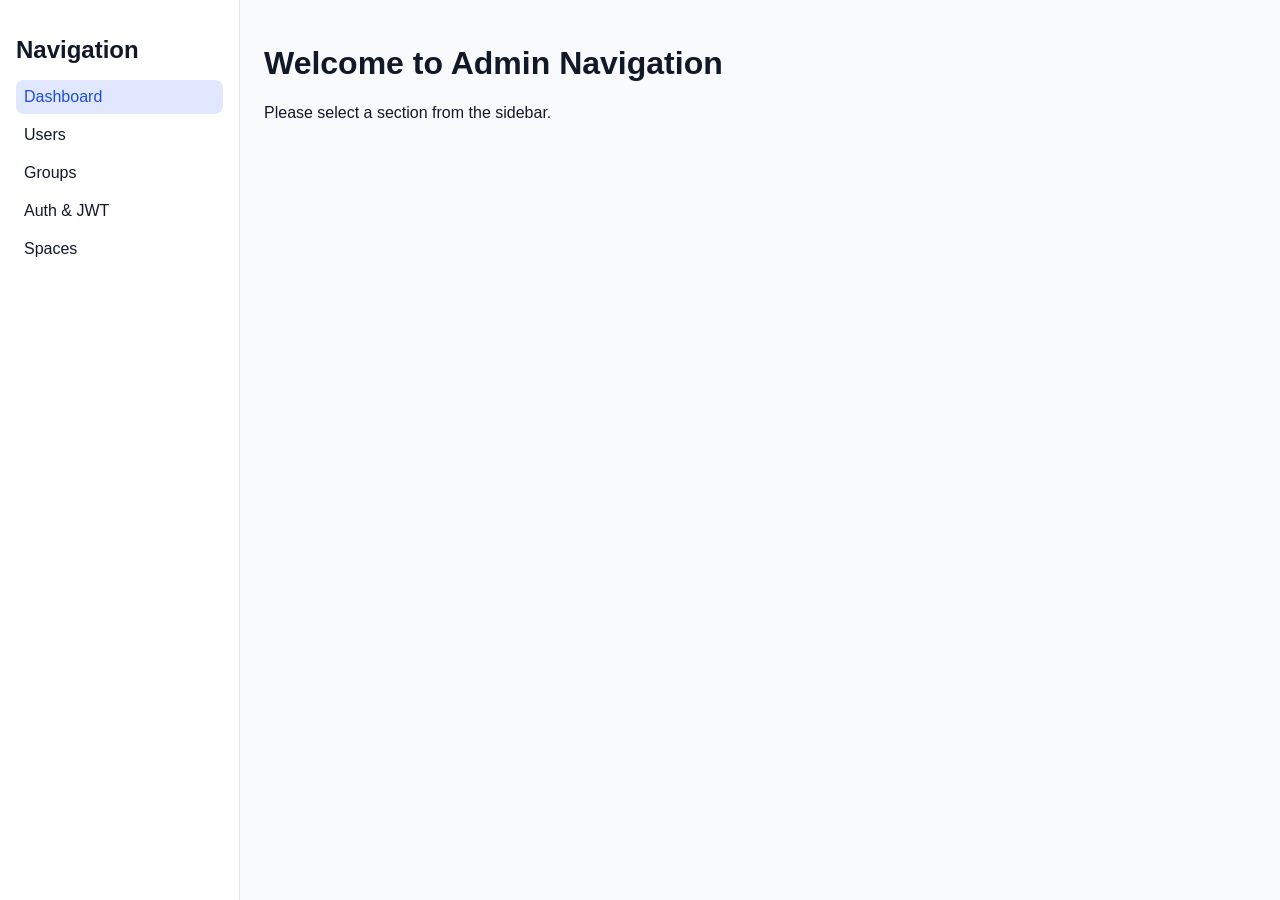
==== commit b1209dea: "добавлен макет для групп пользователей" ====
--- a/documents/prototypes/admin-panel/index.html
+++ b/documents/prototypes/admin-panel/index.html
@@ -12,6 +12,7 @@
     <ul>
       <li class="active"><a href="index.html">Dashboard</a></li>
       <li><a href="users.html">Users</a></li>
+      <li><a href="groups.html">Groups</a></li>
       <li><a href="auth-setup.html">Auth & JWT</a></li>
       <li><a href="spaces.html">Spaces</a></li>
     </ul>
